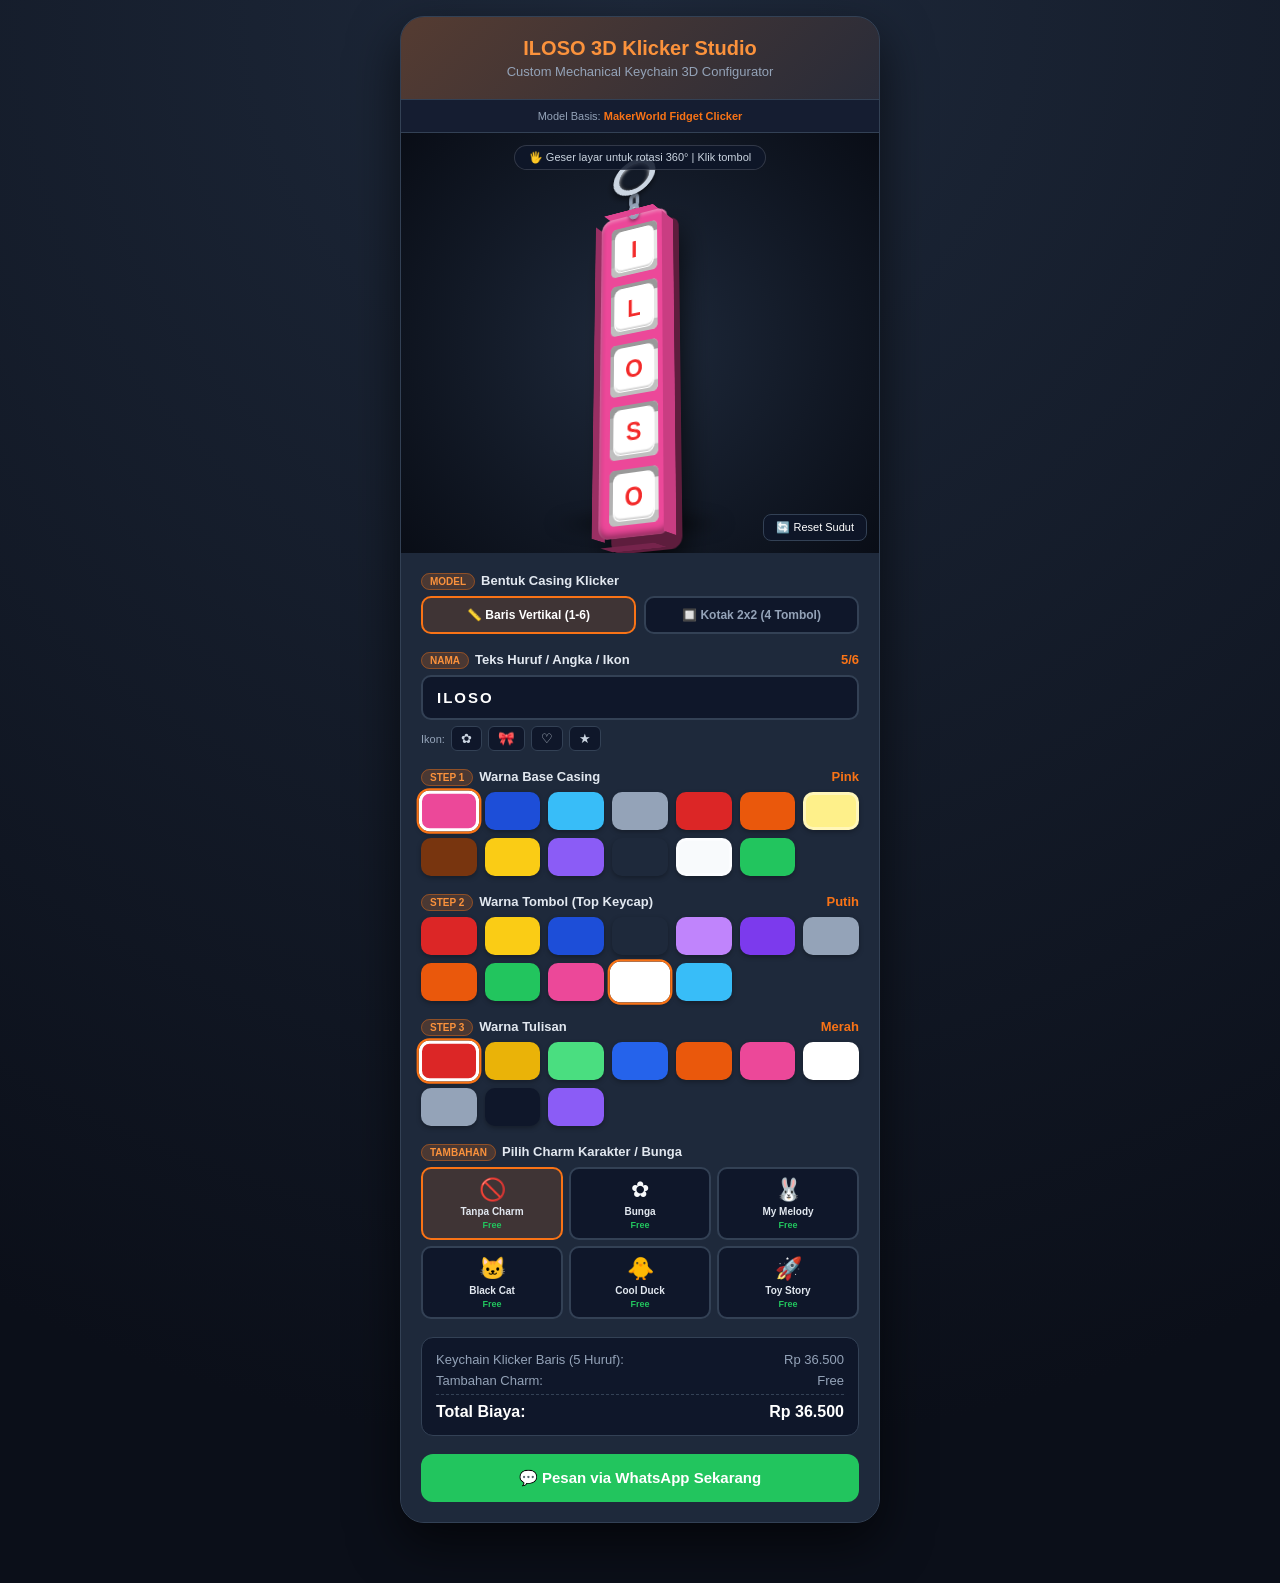
==== index.html @ 06ae10ad "Update index.html" ====
<!DOCTYPE html>
<html lang="id">
<head>
  <meta charset="UTF-8">
  <meta name="viewport" content="width=device-width, initial-scale=1.0">
  <title>Custom Keychain Klicker 3D Studio - ILOSO</title>
  <style>
    :root {
      --primary: #f97316;
      --bg: #0b0f19;
      --card: #1e293b;
      --border: #334155;
      --text: #f8fafc;
      --text-muted: #94a3b8;
    }

    * {
      box-sizing: border-box;
      margin: 0;
      padding: 0;
      font-family: -apple-system, BlinkMacSystemFont, "Segoe UI", Roboto, sans-serif;
    }

    body {
      background: radial-gradient(circle at top, #1e293b 0%, #0b0f19 85%);
      color: var(--text);
      min-height: 100vh;
      padding: 16px 12px 60px;
      display: flex;
      justify-content: center;
    }

    .app-container {
      width: 100%;
      max-width: 480px;
      background: var(--card);
      border-radius: 24px;
      box-shadow: 0 20px 50px rgba(0, 0, 0, 0.6);
      border: 1px solid var(--border);
      overflow: hidden;
    }

    .header {
      padding: 20px;
      text-align: center;
      background: linear-gradient(135deg, rgba(249, 115, 22, 0.25), rgba(234, 88, 12, 0.05));
      border-bottom: 1px solid var(--border);
    }

    .header h1 {
      font-size: 20px;
      font-weight: 800;
      color: #fb923c;
    }

    .header p {
      font-size: 13px;
      color: var(--text-muted);
      margin-top: 4px;
    }

    .makerworld-info {
      padding: 10px 16px;
      background: rgba(15, 23, 42, 0.6);
      border-bottom: 1px solid var(--border);
      font-size: 11px;
      color: var(--text-muted);
      text-align: center;
    }
    .makerworld-info a {
      color: var(--primary);
      text-decoration: none;
      font-weight: 700;
    }

    .viewport-3d {
      position: relative;
      width: 100%;
      height: 420px;
      background: radial-gradient(circle at center, #1e293b 0%, #090d16 100%);
      perspective: 1200px;
      overflow: hidden;
      display: flex;
      align-items: center;
      justify-content: center;
      user-select: none;
      touch-action: none;
    }

    .view-hint {
      position: absolute;
      top: 12px;
      background: rgba(15, 23, 42, 0.85);
      border: 1px solid rgba(255, 255, 255, 0.15);
      border-radius: 20px;
      padding: 5px 14px;
      font-size: 11px;
      color: #cbd5e1;
      pointer-events: none;
      z-index: 30;
    }

    .reset-cam-btn {
      position: absolute;
      bottom: 12px;
      right: 12px;
      background: rgba(15, 23, 42, 0.85);
      border: 1px solid var(--border);
      color: #fff;
      padding: 6px 12px;
      border-radius: 8px;
      font-size: 11px;
      cursor: pointer;
      z-index: 30;
    }

    .studio-shadow {
      position: absolute;
      bottom: 10px;
      width: 190px;
      height: 24px;
      border-radius: 50%;
      background: radial-gradient(ellipse, rgba(0, 0, 0, 0.9) 0%, transparent 70%);
      filter: blur(8px);
      pointer-events: none;
      transform: translateZ(-50px);
    }

    .keychain-root-3d {
      position: relative;
      transform-style: preserve-3d;
      transform: rotateX(20deg) rotateY(-30deg);
      transition: transform 0.05s ease-out;
      cursor: grab;
      display: flex;
      flex-direction: column;
      align-items: center;
    }
    .keychain-root-3d:active { cursor: grabbing; }

    .hardware-assembly {
      position: relative;
      transform-style: preserve-3d;
      display: flex;
      flex-direction: column;
      align-items: center;
      margin-bottom: -10px;
      z-index: 10;
      transform: translateZ(12px);
    }

    .metal-ring {
      width: 50px;
      height: 50px;
      border-radius: 50%;
      border: 7px solid #cbd5e1;
      background: radial-gradient(circle, transparent 35%, rgba(0,0,0,0.1) 100%);
      box-shadow: 0 4px 10px rgba(0,0,0,0.6), inset 0 2px 5px rgba(255,255,255,0.8), inset 0 -3px 5px rgba(0,0,0,0.4);
      transform: rotateX(15deg);
      position: relative;
    }

    .chain-link {
      width: 12px;
      height: 18px;
      border: 4px solid #94a3b8;
      border-radius: 6px;
      background: transparent;
      margin-top: -6px;
      box-shadow: 0 2px 4px rgba(0,0,0,0.5), inset 0 1px 2px rgba(255,255,255,0.7);
      position: relative;
      z-index: 9;
    }

    .attached-charm {
      position: absolute;
      top: 10px;
      right: -60px;
      font-size: 50px;
      line-height: 1;
      transform: translateZ(10px) rotate(15deg);
      filter: drop-shadow(0 10px 15px rgba(0,0,0,0.6));
      animation: charmSwing 3s ease-in-out infinite alternate;
      transform-origin: top left;
      z-index: 15;
    }
    @keyframes charmSwing {
      0% { transform: translateZ(10px) rotate(5deg); }
      100% { transform: translateZ(10px) rotate(25deg); }
    }

    .casing-block {
      position: relative;
      transform-style: preserve-3d;
      margin-top: 5px;
    }

    .case-wall {
      position: absolute;
      box-sizing: border-box;
      pointer-events: none;
      transition: background-color 0.2s;
    }

    .case-front {
      position: relative;
      border-radius: 12px;
      padding: 12px;
      display: flex;
      gap: 10px;
      align-items: center;
      justify-content: center;
      transform: translateZ(12px);
      box-shadow: inset 0 2px 4px rgba(255, 255, 255, 0.4), inset 0 -4px 6px rgba(0, 0, 0, 0.4);
      z-index: 2;
    }
    .case-front.layout-linear { flex-direction: column; }
    .case-front.layout-grid {
      display: grid;
      grid-template-columns: repeat(2, 1fr);
      grid-gap: 10px;
    }

    .case-back {
      inset: 0;
      border-radius: 12px;
      transform: translateZ(-12px) rotateY(180deg);
      filter: brightness(0.4);
      box-shadow: 0 15px 35px rgba(0,0,0,0.8);
    }

    .case-left {
      top: 10px; bottom: 10px; left: 0;
      width: 24px;
      transform-origin: left center;
      transform: rotateY(-90deg);
      filter: brightness(0.65);
    }
    .case-right {
      top: 10px; bottom: 10px; right: 0;
      width: 24px;
      transform-origin: right center;
      transform: rotateY(90deg);
      filter: brightness(0.85);
    }

    .case-top {
      top: 0; left: 10px; right: 10px;
      height: 24px;
      transform-origin: top center;
      transform: rotateX(90deg);
      filter: brightness(0.95);
    }
    .case-bottom {
      bottom: 0; left: 10px; right: 10px;
      height: 24px;
      transform-origin: bottom center;
      transform: rotateX(-90deg);
      filter: brightness(0.5);
    }

    .keycap-assembly {
      width: 54px;
      height: 54px;
      position: relative;
      transform-style: preserve-3d;
      cursor: pointer;
      user-select: none;
      transition: transform 0.08s ease;
      transform: translateZ(8px);
    }
    .keycap-assembly:active { transform: translateZ(2px); }

    .keycap-wall {
      position: absolute;
      pointer-events: none;
      transition: background-color 0.2s;
    }

    .keycap-top {
      inset: 4px;
      border-radius: 8px;
      display: flex;
      align-items: center;
      justify-content: center;
      font-size: 26px;
      font-weight: 900;
      transform: translateZ(12px);
      box-shadow: inset 0 2px 3px rgba(255,255,255,0.6), inset 0 -2px 3px rgba(0,0,0,0.3);
      filter: brightness(1.1);
      border: 1px solid rgba(255,255,255,0.3);
      z-index: 2;
    }

    .keycap-skirt-front { bottom: 0; left: 0; right: 0; height: 12px; transform-origin: bottom; transform: rotateX(-20deg); filter: brightness(0.75); border-radius: 0 0 6px 6px; }
    .keycap-skirt-back { top: 0; left: 0; right: 0; height: 12px; transform-origin: top; transform: rotateX(20deg); filter: brightness(0.6); border-radius: 6px 6px 0 0; }
    .keycap-skirt-left { top: 0; bottom: 0; left: 0; width: 12px; transform-origin: left; transform: rotateY(20deg); filter: brightness(0.7); border-radius: 6px 0 0 6px; }
    .keycap-skirt-right { top: 0; bottom: 0; right: 0; width: 12px; transform-origin: right; transform: rotateY(-20deg); filter: brightness(0.9); border-radius: 0 6px 6px 0; }

    .controls {
      padding: 20px;
      display: flex;
      flex-direction: column;
      gap: 18px;
      background: #1e293b;
    }

    .section-title {
      font-size: 13px;
      font-weight: 700;
      color: #e2e8f0;
      display: flex;
      justify-content: space-between;
      margin-bottom: 8px;
    }

    .badge {
      background: rgba(249, 115, 22, 0.2);
      border: 1px solid rgba(249, 115, 22, 0.4);
      color: #fb923c;
      padding: 2px 8px;
      border-radius: 12px;
      font-size: 10px;
      text-transform: uppercase;
      margin-right: 6px;
    }

    .layout-switcher { display: flex; gap: 8px; }
    .layout-btn {
      flex: 1;
      padding: 10px;
      background: #0f172a;
      border: 2px solid var(--border);
      border-radius: 10px;
      color: var(--text-muted);
      font-size: 12px;
      font-weight: 700;
      cursor: pointer;
      text-align: center;
    }
    .layout-btn.active {
      border-color: var(--primary);
      color: #fff;
      background: rgba(249, 115, 22, 0.15);
    }

    .text-input {
      width: 100%;
      padding: 12px 14px;
      background: #0f172a;
      border: 2px solid var(--border);
      border-radius: 10px;
      color: #fff;
      font-size: 15px;
      font-weight: 700;
      letter-spacing: 2px;
      text-transform: uppercase;
      outline: none;
    }
    .text-input:focus { border-color: var(--primary); }

    .quick-glyphs {
      display: flex;
      gap: 6px;
      margin-top: 6px;
      align-items: center;
    }
    .quick-glyphs span { font-size: 11px; color: var(--text-muted); }
    .glyph-btn {
      background: #0f172a;
      border: 1px solid var(--border);
      color: #cbd5e1;
      padding: 4px 9px;
      border-radius: 6px;
      cursor: pointer;
    }

    .swatches-grid {
      display: grid;
      grid-template-columns: repeat(7, 1fr);
      gap: 8px;
      width: 100%;
    }

    .swatch-item {
      width: 100%;
      height: 38px;
      min-height: 38px;
      border-radius: 10px;
      border: 3px solid transparent;
      outline: 2px solid transparent;
      cursor: pointer;
      box-shadow: 0 2px 5px rgba(0,0,0,0.3);
      transition: transform 0.15s ease;
    }
    .swatch-item.selected {
      border-color: #fff;
      outline-color: var(--primary);
      transform: scale(1.08);
    }
    .swatch-item[data-border="true"] { border-color: rgba(255,255,255,0.4); }

    .charm-grid {
      display: grid;
      grid-template-columns: repeat(3, 1fr);
      gap: 6px;
    }

    .charm-card {
      background: #0f172a;
      border: 2px solid var(--border);
      border-radius: 10px;
      padding: 8px 4px;
      display: flex;
      flex-direction: column;
      align-items: center;
      gap: 3px;
      cursor: pointer;
      text-align: center;
    }
    .charm-card.selected {
      border-color: var(--primary);
      background: rgba(249, 115, 22, 0.15);
    }
    .charm-icon { font-size: 22px; }
    .charm-name { font-size: 10px; font-weight: 700; color: #e2e8f0; }
    .charm-price { font-size: 9px; color: #22c55e; font-weight: 700; }

    .price-card {
      background: #0f172a;
      border: 1px solid var(--border);
      border-radius: 12px;
      padding: 14px;
    }
    .price-row {
      display: flex;
      justify-content: space-between;
      font-size: 13px;
      color: var(--text-muted);
      margin-bottom: 6px;
    }
    .price-total {
      display: flex;
      justify-content: space-between;
      font-size: 16px;
      font-weight: 800;
      color: #fff;
      border-top: 1px dashed var(--border);
      padding-top: 8px;
      margin-top: 6px;
    }

    .btn-wa {
      background: #22c55e;
      color: white;
      border: none;
      border-radius: 12px;
      padding: 15px;
      font-size: 15px;
      font-weight: 800;
      cursor: pointer;
      display: flex;
      align-items: center;
      justify-content: center;
      gap: 8px;
    }
  </style>
</head>
<body>

  <div class="app-container">
    <div class="header">
      <h1>ILOSO 3D Klicker Studio</h1>
      <p>Custom Mechanical Keychain 3D Configurator</p>
    </div>
    <div class="makerworld-info">
      Model Basis: <a href="https://makerworld.com/en/models/2513119-fidget-clicker-15-combos-satisfying-clicks#profileId-2764195" target="_blank">MakerWorld Fidget Clicker</a>
    </div>

    <div class="viewport-3d" id="viewportStage">
      <div class="view-hint">🖐 Geser layar untuk rotasi 360° | Klik tombol</div>
      <button class="reset-cam-btn" onclick="reset3DView()">🔄 Reset Sudut</button>
      <div class="studio-shadow"></div>

      <div class="keychain-root-3d" id="keychainRoot">
        <div class="hardware-assembly">
          <div class="metal-ring"></div>
          <div class="chain-link"></div>
          <div class="chain-link"></div>
          <div class="attached-charm" id="attachedCharm" style="display: none;">✿</div>
        </div>

        <div class="casing-block" id="casingBlock">
          <div class="case-wall case-left" id="wallLeft"></div>
          <div class="case-wall case-right" id="wallRight"></div>
          <div class="case-wall case-top" id="wallTop"></div>
          <div class="case-wall case-bottom" id="wallBottom"></div>
          <div class="case-wall case-back" id="caseBack"></div>
          <div class="case-front layout-linear" id="caseFront"></div>
        </div>
      </div>
    </div>

    <div class="controls">
      <div>
        <div class="section-title"><span><span class="badge">Model</span>Bentuk Casing Klicker</span></div>
        <div class="layout-switcher">
          <div class="layout-btn active" id="btnLinear" onclick="setLayout('linear')">📏 Baris Vertikal (1-6)</div>
          <div class="layout-btn" id="btnGrid" onclick="setLayout('grid')">🔲 Kotak 2x2 (4 Tombol)</div>
        </div>
      </div>

      <div>
        <div class="section-title">
          <span><span class="badge">Nama</span>Teks Huruf / Angka / Ikon</span>
          <span id="charCount" style="color: var(--primary);">5/6</span>
        </div>
        <input type="text" id="nameInput" class="text-input" value="ILOSO" maxlength="6" autocomplete="off">
        <div class="quick-glyphs">
          <span>Ikon:</span>
          <button class="glyph-btn" onclick="addGlyph('✿')">✿</button>
          <button class="glyph-btn" onclick="addGlyph('🎀')">🎀</button>
          <button class="glyph-btn" onclick="addGlyph('♡')">♡</button>
          <button class="glyph-btn" onclick="addGlyph('★')">★</button>
        </div>
      </div>

      <div>
        <div class="section-title"><span><span class="badge">Step 1</span>Warna Base Casing</span><span id="labelBase" style="color: var(--primary);">Pink</span></div>
        <div class="swatches-grid" id="baseSwatches"></div>
      </div>

      <div>
        <div class="section-title"><span><span class="badge">Step 2</span>Warna Tombol (Top Keycap)</span><span id="labelTop" style="color: var(--primary);">Putih</span></div>
        <div class="swatches-grid" id="topSwatches"></div>
      </div>

      <div>
        <div class="section-title"><span><span class="badge">Step 3</span>Warna Tulisan</span><span id="labelFont" style="color: var(--primary);">Merah</span></div>
        <div class="swatches-grid" id="fontSwatches"></div>
      </div>

      <div>
        <div class="section-title"><span><span class="badge">Tambahan</span>Pilih Charm Karakter / Bunga</span></div>
        <div class="charm-grid">
          <div class="charm-card selected" onclick="selectCharm(null, 'Tanpa Charm', 0, this)">
            <span class="charm-icon">🚫</span>
            <span class="charm-name">Tanpa Charm</span>
            <span class="charm-price">Free</span>
          </div>
          <div class="charm-card" onclick="selectCharm('✿', 'Bunga', 0, this)">
            <span class="charm-icon">✿</span>
            <span class="charm-name">Bunga</span>
            <span class="charm-price">Free</span>
          </div>
          <div class="charm-card" onclick="selectCharm('🐰', 'My Melody', 0, this)">
            <span class="charm-icon">🐰</span>
            <span class="charm-name">My Melody</span>
            <span class="charm-price">Free</span>
          </div>
          <div class="charm-card" onclick="selectCharm('🐱', 'Black Cat', 0, this)">
            <span class="charm-icon">🐱</span>
            <span class="charm-name">Black Cat</span>
            <span class="charm-price">Free</span>
          </div>
          <div class="charm-card" onclick="selectCharm('🐥', 'Cool Duck', 0, this)">
            <span class="charm-icon">🐥</span>
            <span class="charm-name">Cool Duck</span>
            <span class="charm-price">Free</span>
          </div>
          <div class="charm-card" onclick="selectCharm('🚀', 'Toy Story', 0, this)">
            <span class="charm-icon">🚀</span>
            <span class="charm-name">Toy Story</span>
            <span class="charm-price">Free</span>
          </div>
        </div>
      </div>

      <div class="price-card">
        <div class="price-row">
          <span id="priceDesc">Keychain Klicker:</span>
          <span id="priceBaseVal">Rp 28.500</span>
        </div>
        <div class="price-row">
          <span>Tambahan Charm:</span>
          <span id="priceCharmVal">Free</span>
        </div>
        <div class="price-total">
          <span>Total Biaya:</span>
          <span id="priceTotalVal">Rp 28.500</span>
        </div>
      </div>

      <button class="btn-wa" onclick="orderWA()">
        💬 Pesan via WhatsApp Sekarang
      </button>
    </div>
  </div>

  <script>
    const BASE_COLORS = [
      { name: "Pink", hex: "#ec4899" },
      { name: "Biru Tua", hex: "#1d4ed8" },
      { name: "Biru Muda", hex: "#38bdf8" },
      { name: "Abu", hex: "#94a3b8" },
      { name: "Merah", hex: "#dc2626" },
      { name: "Orange", hex: "#ea580c" },
      { name: "Cream", hex: "#fef08a", border: true },
      { name: "Coklat", hex: "#78350f" },
      { name: "Kuning", hex: "#facc15" },
      { name: "Ungu", hex: "#8b5cf6" },
      { name: "Hitam", hex: "#1e293b" },
      { name: "Putih", hex: "#f8fafc", border: true },
      { name: "Hijau", hex: "#22c55e" }
    ];

    const TOP_COLORS = [
      { name: "Merah", hex: "#dc2626" },
      { name: "Kuning", hex: "#facc15" },
      { name: "Biru Tua", hex: "#1d4ed8" },
      { name: "Hitam", hex: "#1e293b" },
      { name: "Ungu Muda", hex: "#c084fc" },
      { name: "Ungu", hex: "#7c3aed" },
      { name: "Abu", hex: "#94a3b8" },
      { name: "Orange", hex: "#ea580c" },
      { name: "Hijau", hex: "#22c55e" },
      { name: "Pink", hex: "#ec4899" },
      { name: "Putih", hex: "#ffffff", border: true },
      { name: "Biru Muda", hex: "#38bdf8" }
    ];

    const FONT_COLORS = [
      { name: "Merah", hex: "#dc2626" },
      { name: "Kuning", hex: "#eab308" },
      { name: "Hijau Muda", hex: "#4ade80" },
      { name: "Biru", hex: "#2563eb" },
      { name: "Orange", hex: "#ea580c" },
      { name: "Pink", hex: "#ec4899" },
      { name: "Putih", hex: "#ffffff", border: true },
      { name: "Abu", hex: "#94a3b8" },
      { name: "Hitam", hex: "#0f172a" },
      { name: "Ungu", hex: "#8b5cf6" }
    ];

    const WHATSAPP_NUMBER = "6285748977307"; 
    
    const PRICE_PER_KEYS = { 1: 21500, 2: 24500, 3: 28500, 4: 32500, 5: 36500, 6: 40500 };
    const PRICE_GRID_4 = 40000;

    let currentLayout = "linear";
    let curBase = BASE_COLORS[0];
    let curTop = TOP_COLORS[10];
    let curFont = FONT_COLORS[0];
    let curCharm = { icon: null, name: "Tanpa Charm", price: 0 };

    const keychainRoot = document.getElementById("keychainRoot");
    const viewportStage = document.getElementById("viewportStage");

    let rotX = 15, rotY = -24;
    let isDragging = false, startX, startY;

    function handleStart(e) {
      isDragging = true;
      const clientX = e.touches ? e.touches[0].clientX : e.clientX;
      const clientY = e.touches ? e.touches[0].clientY : e.clientY;
      startX = clientX; startY = clientY;
    }

    function handleMove(e) {
      if (!isDragging) return;
      const clientX = e.touches ? e.touches[0].clientX : e.clientX;
      const clientY = e.touches ? e.touches[0].clientY : e.clientY;
      const dx = clientX - startX; const dy = clientY - startY;
      rotY += dx * 0.55; rotX -= dy * 0.45;
      rotX = Math.max(-75, Math.min(75, rotX));
      keychainRoot.style.transform = `rotateX(${rotX}deg) rotateY(${rotY}deg)`;
      startX = clientX; startY = clientY;
    }

    function handleEnd() { isDragging = false; }
    function reset3DView() {
      rotX = 15; rotY = -24;
      keychainRoot.style.transform = `rotateX(${rotX}deg) rotateY(${rotY}deg)`;
    }

    viewportStage.addEventListener("mousedown", handleStart);
    window.addEventListener("mousemove", handleMove);
    window.addEventListener("mouseup", handleEnd);
    viewportStage.addEventListener("touchstart", handleStart, { passive: true });
    viewportStage.addEventListener("touchmove", handleMove, { passive: true });
    viewportStage.addEventListener("touchend", handleEnd);

    function playClickSound() {
      try {
        const audioCtx = new (window.AudioContext || window.webkitAudioContext)();
        const osc = audioCtx.createOscillator();
        const gain = audioCtx.createGain();
        osc.type = 'triangle';
        osc.frequency.setValueAtTime(920, audioCtx.currentTime);
        osc.frequency.exponentialRampToValueAtTime(140, audioCtx.currentTime + 0.04);
        gain.gain.setValueAtTime(0.4, audioCtx.currentTime);
        gain.gain.exponentialRampToValueAtTime(0.01, audioCtx.currentTime + 0.04);
        osc.connect(gain);
        gain.connect(audioCtx.destination);
        osc.start();
        osc.stop(audioCtx.currentTime + 0.04);
      } catch (e) {}
    }

    function update3D() {
      const nameInput = document.getElementById("nameInput");
      let rawText = nameInput.value;
      const maxL = currentLayout === "grid" ? 4 : 6;
      if (!rawText || rawText.length === 0) {
        rawText = currentLayout === "grid" ? "LOVE" : "ILOSO";
      }

      let chars = Array.from(rawText);
      if (currentLayout === "grid") {
        while (chars.length < 4) chars.push("★");
      }

      let caseW, caseH;
      if (currentLayout === "grid") {
        caseW = 142; caseH = 142;
      } else {
        const count = chars.length;
        caseW = 78; caseH = (count * 64) + 24;
      }

      const casingBlock = document.getElementById("casingBlock");
      casingBlock.style.width = caseW + "px";
      casingBlock.style.height = caseH + "px";

      const caseFront = document.getElementById("caseFront");
      const caseBack = document.getElementById("caseBack");
      const wallTop = document.getElementById("wallTop");
      const wallBottom = document.getElementById("wallBottom");
      const wallLeft = document.getElementById("wallLeft");
      const wallRight = document.getElementById("wallRight");

      [caseFront, caseBack, wallTop, wallBottom, wallLeft, wallRight].forEach(el => {
        el.style.backgroundColor = curBase.hex;
      });

      caseFront.innerHTML = "";

      chars.forEach((char) => {
        const keycapWrapper = document.createElement("div");
        keycapWrapper.className = "keycap-assembly";

        const topFace = document.createElement("div");
        topFace.className = "keycap-wall keycap-top";
        topFace.style.backgroundColor = curTop.hex;
        topFace.style.color = curFont.hex;
        topFace.textContent = (char === " " ? " " : char.toUpperCase());

        const skirtF = document.createElement("div"); skirtF.className = "keycap-wall keycap-skirt-front"; skirtF.style.backgroundColor = curTop.hex;
        const skirtB = document.createElement("div"); skirtB.className = "keycap-wall keycap-skirt-back"; skirtB.style.backgroundColor = curTop.hex;
        const skirtL = document.createElement("div"); skirtL.className = "keycap-wall keycap-skirt-left"; skirtL.style.backgroundColor = curTop.hex;
        const skirtR = document.createElement("div"); skirtR.className = "keycap-wall keycap-skirt-right"; skirtR.style.backgroundColor = curTop.hex;

        keycapWrapper.appendChild(skirtF);
        keycapWrapper.appendChild(skirtB);
        keycapWrapper.appendChild(skirtL);
        keycapWrapper.appendChild(skirtR);
        keycapWrapper.appendChild(topFace);

        keycapWrapper.addEventListener("click", () => {
          playClickSound();
          topFace.style.transform = "translateZ(5px)";
          setTimeout(() => { topFace.style.transform = "translateZ(12px)"; }, 100);
        });

        caseFront.appendChild(keycapWrapper);
      });

      updateLabelsAndPrice(chars.length);
    }

    function updateLabelsAndPrice(len) {
      const nameInput = document.getElementById("nameInput");
      const maxL = currentLayout === "grid" ? 4 : 6;

      document.getElementById("labelBase").textContent = curBase.name;
      document.getElementById("labelTop").textContent = curTop.name;
      document.getElementById("labelFont").textContent = curFont.name;
      document.getElementById("charCount").textContent = `${nameInput.value.length}/${maxL}`;

      let basePrice = 0;
      let desc = "";
      if (currentLayout === "grid") {
        basePrice = PRICE_GRID_4;
        desc = "Keychain Klicker Kotak 2x2 (4 Tombol):";
      } else {
        const l = Math.min(Math.max(len, 1), 6);
        basePrice = PRICE_PER_KEYS[l] || 28500;
        desc = `Keychain Klicker Baris (${l} Huruf):`;
      }

      document.getElementById("priceDesc").textContent = desc;
      document.getElementById("priceBaseVal").textContent = "Rp " + basePrice.toLocaleString("id-ID");
      document.getElementById("priceCharmVal").textContent = "Free";
      document.getElementById("priceTotalVal").textContent = "Rp " + basePrice.toLocaleString("id-ID");
    }

    function setLayout(mode) {
      currentLayout = mode;
      const nameInput = document.getElementById("nameInput");
      const caseFront = document.getElementById("caseFront");

      if (mode === "grid") {
        document.getElementById("btnGrid").classList.add("active");
        document.getElementById("btnLinear").classList.remove("active");
        caseFront.className = "case-front layout-grid";
        nameInput.maxLength = 4;
        if (nameInput.value.length > 4) nameInput.value = nameInput.value.slice(0, 4);
      } else {
        document.getElementById("btnLinear").classList.add("active");
        document.getElementById("btnGrid").classList.remove("active");
        caseFront.className = "case-front layout-linear";
        nameInput.maxLength = 6;
      }
      update3D();
    }

    function addGlyph(g) {
      const nameInput = document.getElementById("nameInput");
      if (nameInput.value.length < nameInput.maxLength) {
        nameInput.value += g;
        update3D();
      }
    }

    function selectCharm(icon, name, price, el) {
      document.querySelectorAll(".charm-card").forEach(c => c.classList.remove("selected"));
      el.classList.add("selected");
      curCharm = { icon, name, price };
      const charmEl = document.getElementById("attachedCharm");
      if (icon) {
        charmEl.textContent = icon;
        charmEl.style.display = "block";
      } else {
        charmEl.style.display = "none";
      }
      updateLabelsAndPrice(document.getElementById("nameInput").value.length || 5);
    }

    function renderPalettes(containerId, list, activeItem, onSelect) {
      const el = document.getElementById(containerId);
      el.innerHTML = "";
      list.forEach(item => {
        const d = document.createElement("div");
        d.className = "swatch-item" + (item.hex === activeItem.hex ? " selected" : "");
        d.style.backgroundColor = item.hex;
        d.title = item.name;
        if (item.border) d.setAttribute("data-border", "true");

        d.onclick = () => {
          el.querySelectorAll(".swatch-item").forEach(s => s.classList.remove("selected"));
          d.classList.add("selected");
          onSelect(item);
        };
        el.appendChild(d);
      });
    }

    renderPalettes("baseSwatches", BASE_COLORS, curBase, item => { curBase = item; update3D(); });
    renderPalettes("topSwatches", TOP_COLORS, curTop, item => { curTop = item; update3D(); });
    renderPalettes("fontSwatches", FONT_COLORS, curFont, item => { curFont = item; update3D(); });

    document.getElementById("nameInput").addEventListener("input", update3D);

    function orderWA() {
      const text = document.getElementById("nameInput").value.trim() || "ILOSO";
      const layoutStr = currentLayout === "grid" ? "Kotak 2x2 (Grid 4 Tombol)" : "Baris Vertikal";
      const totalStr = document.getElementById("priceTotalVal").textContent;

      const msg = 
        `Halo kak, saya ingin pesan *Keychain Klicker 3D Custom*:%0A%0A` +
        `📐 *Model Casing:* ${layoutStr}%0A` +
        `📝 *Teks / Simbol:* *${text.toUpperCase()}*%0A` +
        `🎨 *Warna Base:* ${curBase.name}%0A` +
        `🔘 *Warna Tombol (Top):* ${curTop.name}%0A` +
        `✍️ *Warna Tulisan:* ${curFont.name}%0A` +
        `✨ *Charm / Bunga Tambahan:* ${curCharm.name} (Free)%0A%0A` +
        `💰 *Total Biaya: ${totalStr}*%0A%0A` +
        `Mohon konfirmasi ketersediaan stok & metode pembayaran ya kak. Terima kasih!`;

      window.open(`https://wa.me/${WHATSAPP_NUMBER}?text=${msg}`, "_blank");
    }

    update3D();
  </script>
</body>
</html>
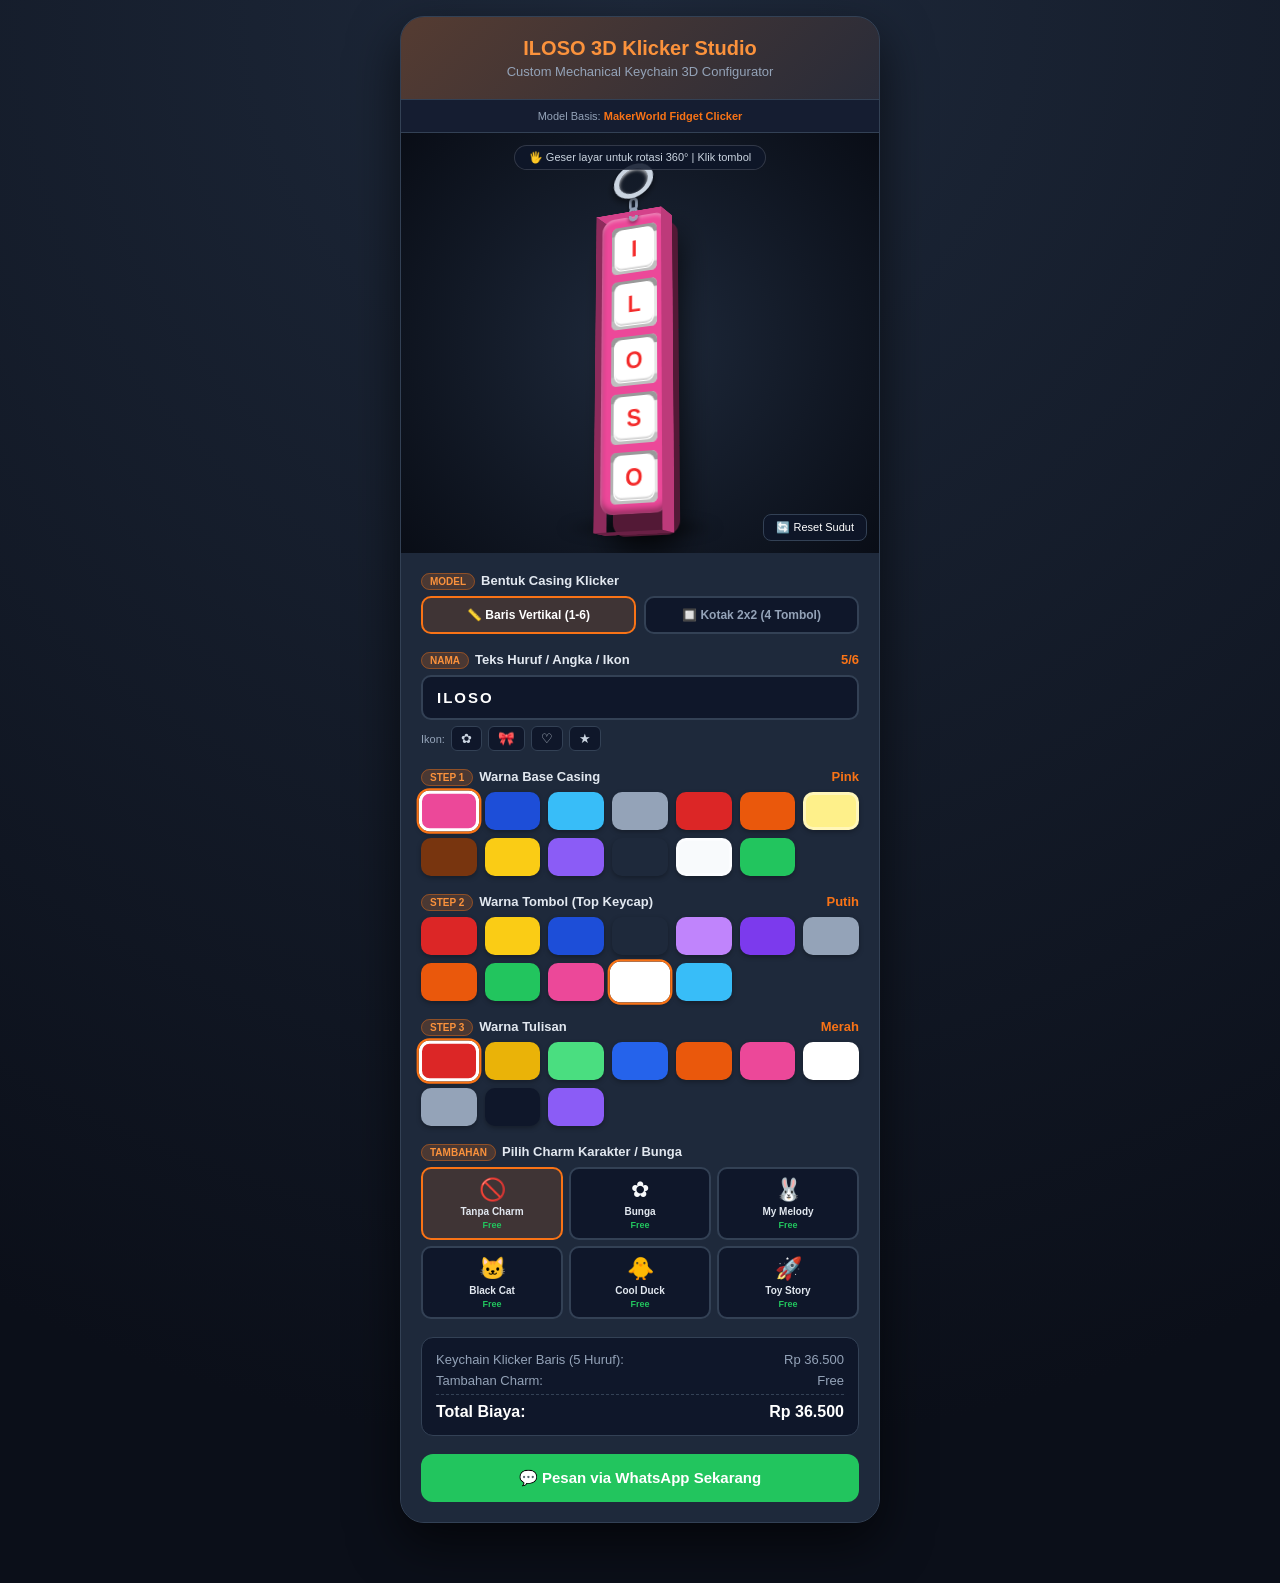
==== commit e666c2d6: "Update index.html" ====
--- a/index.html
+++ b/index.html
@@ -73,6 +73,7 @@
       font-weight: 700;
     }
 
+    /* Viewport 3D Proporsional */
     .viewport-3d {
       position: relative;
       width: 100%;
@@ -116,20 +117,20 @@
 
     .studio-shadow {
       position: absolute;
-      bottom: 10px;
-      width: 190px;
-      height: 24px;
+      bottom: 15px;
+      width: 160px;
+      height: 20px;
       border-radius: 50%;
-      background: radial-gradient(ellipse, rgba(0, 0, 0, 0.9) 0%, transparent 70%);
-      filter: blur(8px);
+      background: radial-gradient(ellipse, rgba(0, 0, 0, 0.85) 0%, transparent 70%);
+      filter: blur(6px);
       pointer-events: none;
-      transform: translateZ(-50px);
-    }
-
+    }
+
+    /* Root 3D */
     .keychain-root-3d {
       position: relative;
       transform-style: preserve-3d;
-      transform: rotateX(20deg) rotateY(-30deg);
+      transform: rotateX(15deg) rotateY(-25deg);
       transition: transform 0.05s ease-out;
       cursor: grab;
       display: flex;
@@ -144,42 +145,42 @@
       display: flex;
       flex-direction: column;
       align-items: center;
-      margin-bottom: -10px;
+      margin-bottom: -6px;
       z-index: 10;
-      transform: translateZ(12px);
+      transform: translateZ(16px);
     }
 
     .metal-ring {
-      width: 50px;
-      height: 50px;
+      width: 44px;
+      height: 44px;
       border-radius: 50%;
-      border: 7px solid #cbd5e1;
+      border: 6px solid #cbd5e1;
       background: radial-gradient(circle, transparent 35%, rgba(0,0,0,0.1) 100%);
-      box-shadow: 0 4px 10px rgba(0,0,0,0.6), inset 0 2px 5px rgba(255,255,255,0.8), inset 0 -3px 5px rgba(0,0,0,0.4);
+      box-shadow: 0 4px 10px rgba(0,0,0,0.6), inset 0 2px 4px rgba(255,255,255,0.8);
       transform: rotateX(15deg);
       position: relative;
     }
 
     .chain-link {
-      width: 12px;
-      height: 18px;
-      border: 4px solid #94a3b8;
-      border-radius: 6px;
+      width: 10px;
+      height: 15px;
+      border: 3px solid #94a3b8;
+      border-radius: 5px;
       background: transparent;
-      margin-top: -6px;
-      box-shadow: 0 2px 4px rgba(0,0,0,0.5), inset 0 1px 2px rgba(255,255,255,0.7);
+      margin-top: -4px;
+      box-shadow: 0 2px 4px rgba(0,0,0,0.5);
       position: relative;
       z-index: 9;
     }
 
     .attached-charm {
       position: absolute;
-      top: 10px;
-      right: -60px;
-      font-size: 50px;
+      top: 8px;
+      right: -50px;
+      font-size: 42px;
       line-height: 1;
       transform: translateZ(10px) rotate(15deg);
-      filter: drop-shadow(0 10px 15px rgba(0,0,0,0.6));
+      filter: drop-shadow(0 8px 12px rgba(0,0,0,0.6));
       animation: charmSwing 3s ease-in-out infinite alternate;
       transform-origin: top left;
       z-index: 15;
@@ -189,10 +190,10 @@
       100% { transform: translateZ(10px) rotate(25deg); }
     }
 
+    /* BODI BALOK 3D SOLID RAPI */
     .casing-block {
       position: relative;
       transform-style: preserve-3d;
-      margin-top: 5px;
     }
 
     .case-wall {
@@ -204,13 +205,13 @@
 
     .case-front {
       position: relative;
-      border-radius: 12px;
-      padding: 12px;
-      display: flex;
-      gap: 10px;
+      border-radius: 14px;
+      padding: 10px;
+      display: flex;
+      gap: 8px;
       align-items: center;
       justify-content: center;
-      transform: translateZ(12px);
+      transform: translateZ(14px);
       box-shadow: inset 0 2px 4px rgba(255, 255, 255, 0.4), inset 0 -4px 6px rgba(0, 0, 0, 0.4);
       z-index: 2;
     }
@@ -218,58 +219,59 @@
     .case-front.layout-grid {
       display: grid;
       grid-template-columns: repeat(2, 1fr);
-      grid-gap: 10px;
+      grid-gap: 8px;
     }
 
     .case-back {
       inset: 0;
-      border-radius: 12px;
-      transform: translateZ(-12px) rotateY(180deg);
-      filter: brightness(0.4);
+      border-radius: 14px;
+      transform: translateZ(-14px) rotateY(180deg);
+      filter: brightness(0.35);
       box-shadow: 0 15px 35px rgba(0,0,0,0.8);
     }
 
     .case-left {
-      top: 10px; bottom: 10px; left: 0;
-      width: 24px;
+      top: 0; bottom: 0; left: 0;
+      width: 28px;
       transform-origin: left center;
       transform: rotateY(-90deg);
-      filter: brightness(0.65);
+      filter: brightness(0.6);
     }
     .case-right {
-      top: 10px; bottom: 10px; right: 0;
-      width: 24px;
+      top: 0; bottom: 0; right: 0;
+      width: 28px;
       transform-origin: right center;
       transform: rotateY(90deg);
-      filter: brightness(0.85);
+      filter: brightness(0.8);
     }
 
     .case-top {
-      top: 0; left: 10px; right: 10px;
-      height: 24px;
+      top: 0; left: 0; right: 0;
+      height: 28px;
       transform-origin: top center;
       transform: rotateX(90deg);
-      filter: brightness(0.95);
+      filter: brightness(0.9);
     }
     .case-bottom {
-      bottom: 0; left: 10px; right: 10px;
-      height: 24px;
+      bottom: 0; left: 0; right: 0;
+      height: 28px;
       transform-origin: bottom center;
       transform: rotateX(-90deg);
-      filter: brightness(0.5);
-    }
-
+      filter: brightness(0.45);
+    }
+
+    /* TOMBOL KEYCAP 3D TIMBUL */
     .keycap-assembly {
-      width: 54px;
-      height: 54px;
+      width: 50px;
+      height: 50px;
       position: relative;
       transform-style: preserve-3d;
       cursor: pointer;
       user-select: none;
       transition: transform 0.08s ease;
-      transform: translateZ(8px);
-    }
-    .keycap-assembly:active { transform: translateZ(2px); }
+      transform: translateZ(6px);
+    }
+    .keycap-assembly:active { transform: translateZ(1px); }
 
     .keycap-wall {
       position: absolute;
@@ -278,24 +280,24 @@
     }
 
     .keycap-top {
-      inset: 4px;
+      inset: 3px;
       border-radius: 8px;
       display: flex;
       align-items: center;
       justify-content: center;
-      font-size: 26px;
+      font-size: 24px;
       font-weight: 900;
-      transform: translateZ(12px);
+      transform: translateZ(10px);
       box-shadow: inset 0 2px 3px rgba(255,255,255,0.6), inset 0 -2px 3px rgba(0,0,0,0.3);
       filter: brightness(1.1);
       border: 1px solid rgba(255,255,255,0.3);
       z-index: 2;
     }
 
-    .keycap-skirt-front { bottom: 0; left: 0; right: 0; height: 12px; transform-origin: bottom; transform: rotateX(-20deg); filter: brightness(0.75); border-radius: 0 0 6px 6px; }
-    .keycap-skirt-back { top: 0; left: 0; right: 0; height: 12px; transform-origin: top; transform: rotateX(20deg); filter: brightness(0.6); border-radius: 6px 6px 0 0; }
-    .keycap-skirt-left { top: 0; bottom: 0; left: 0; width: 12px; transform-origin: left; transform: rotateY(20deg); filter: brightness(0.7); border-radius: 6px 0 0 6px; }
-    .keycap-skirt-right { top: 0; bottom: 0; right: 0; width: 12px; transform-origin: right; transform: rotateY(-20deg); filter: brightness(0.9); border-radius: 0 6px 6px 0; }
+    .keycap-skirt-front { bottom: 0; left: 0; right: 0; height: 10px; transform-origin: bottom; transform: rotateX(-20deg); filter: brightness(0.75); border-radius: 0 0 6px 6px; }
+    .keycap-skirt-back { top: 0; left: 0; right: 0; height: 10px; transform-origin: top; transform: rotateX(20deg); filter: brightness(0.6); border-radius: 6px 6px 0 0; }
+    .keycap-skirt-left { top: 0; bottom: 0; left: 0; width: 10px; transform-origin: left; transform: rotateY(20deg); filter: brightness(0.7); border-radius: 6px 0 0 6px; }
+    .keycap-skirt-right { top: 0; bottom: 0; right: 0; width: 10px; transform-origin: right; transform: rotateY(-20deg); filter: brightness(0.9); border-radius: 0 6px 6px 0; }
 
     .controls {
       padding: 20px;
@@ -656,7 +658,7 @@
     const keychainRoot = document.getElementById("keychainRoot");
     const viewportStage = document.getElementById("viewportStage");
 
-    let rotX = 15, rotY = -24;
+    let rotX = 15, rotY = -25;
     let isDragging = false, startX, startY;
 
     function handleStart(e) {
@@ -679,7 +681,7 @@
 
     function handleEnd() { isDragging = false; }
     function reset3DView() {
-      rotX = 15; rotY = -24;
+      rotX = 15; rotY = -25;
       keychainRoot.style.transform = `rotateX(${rotX}deg) rotateY(${rotY}deg)`;
     }
 
@@ -722,10 +724,10 @@
 
       let caseW, caseH;
       if (currentLayout === "grid") {
-        caseW = 142; caseH = 142;
+        caseW = 130; caseH = 130;
       } else {
         const count = chars.length;
-        caseW = 78; caseH = (count * 64) + 24;
+        caseW = 72; caseH = (count * 60) + 20;
       }
 
       const casingBlock = document.getElementById("casingBlock");
@@ -768,8 +770,8 @@
 
         keycapWrapper.addEventListener("click", () => {
           playClickSound();
-          topFace.style.transform = "translateZ(5px)";
-          setTimeout(() => { topFace.style.transform = "translateZ(12px)"; }, 100);
+          topFace.style.transform = "translateZ(3px)";
+          setTimeout(() => { topFace.style.transform = "translateZ(10px)"; }, 100);
         });
 
         caseFront.appendChild(keycapWrapper);
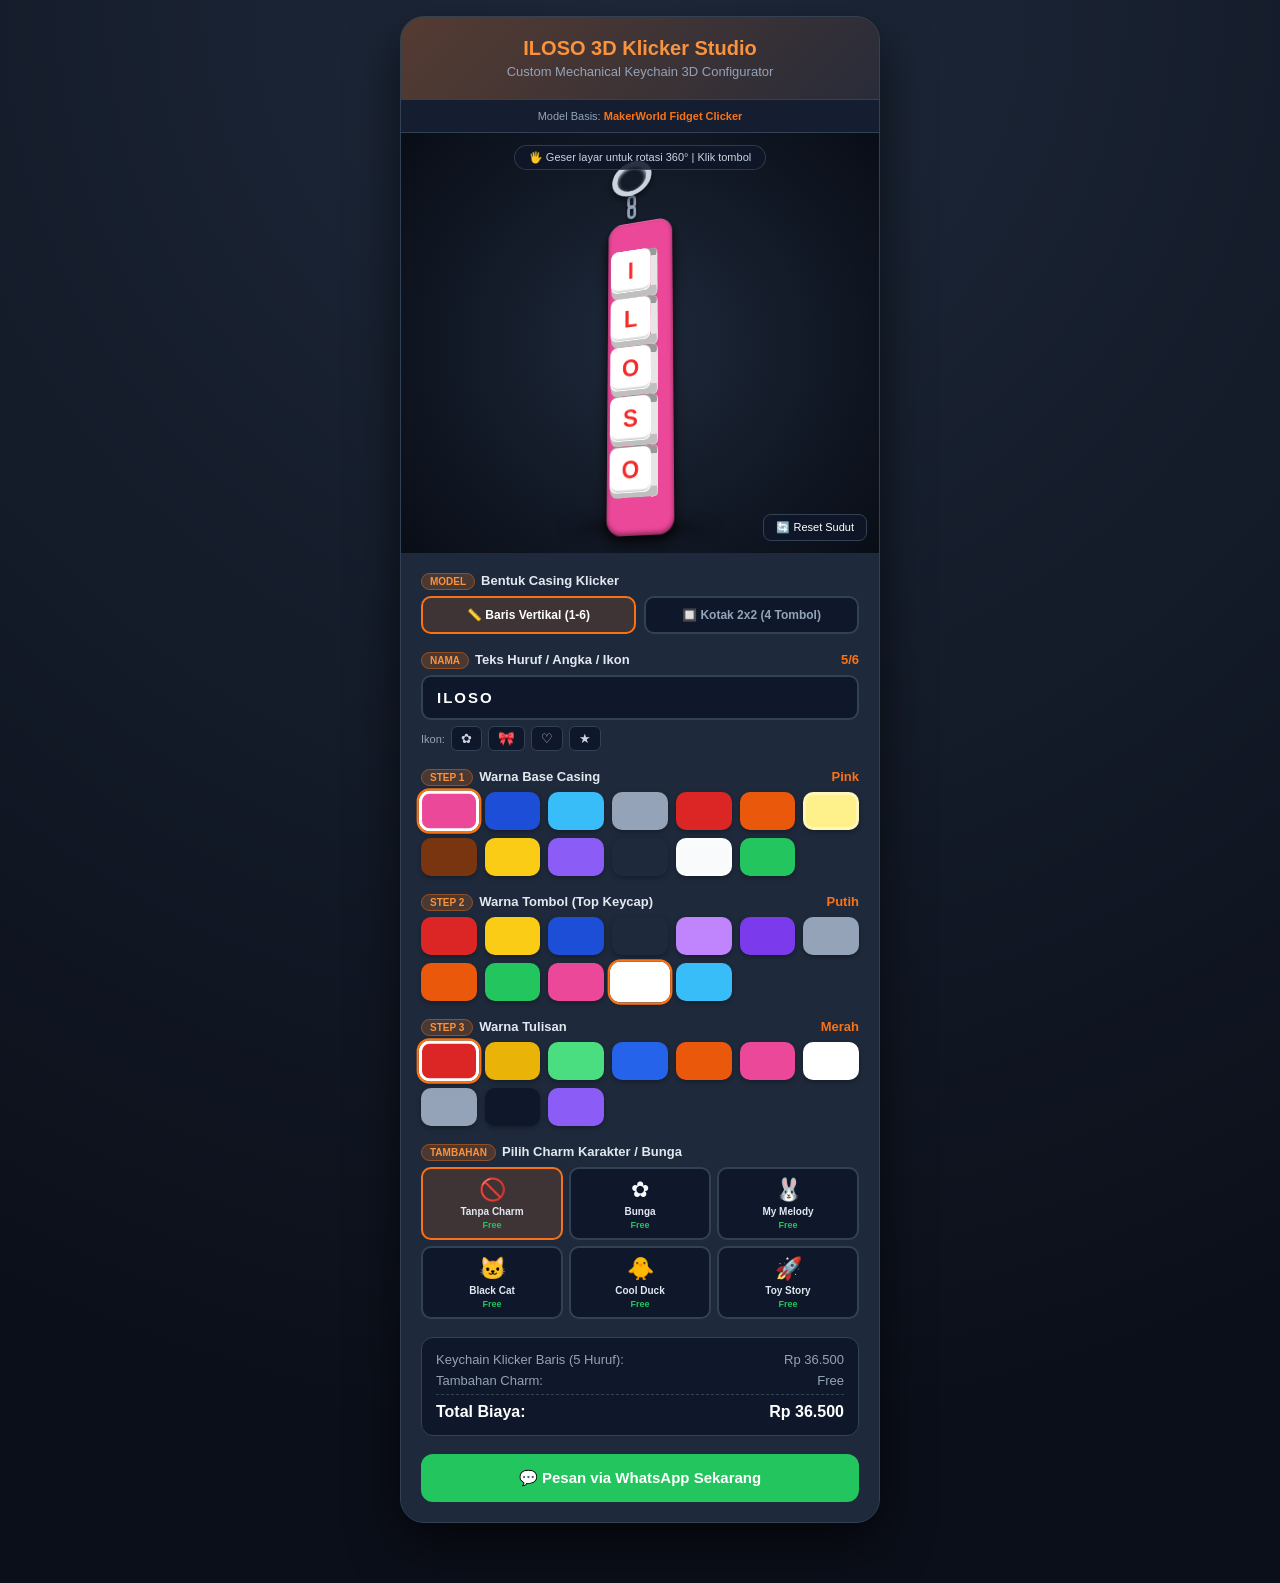
==== commit a354fd24: "Update index.html" ====
--- a/index.html
+++ b/index.html
@@ -3,7 +3,7 @@
 <head>
   <meta charset="UTF-8">
   <meta name="viewport" content="width=device-width, initial-scale=1.0">
-  <title>Custom Keychain Klicker 3D Studio - ILOSO</title>
+  <title>ILOSO 3D Klicker Studio</title>
   <style>
     :root {
       --primary: #f97316;
@@ -73,7 +73,7 @@
       font-weight: 700;
     }
 
-    /* Viewport 3D Proporsional */
+    /* Viewport 3D Stage */
     .viewport-3d {
       position: relative;
       width: 100%;
@@ -126,7 +126,7 @@
       pointer-events: none;
     }
 
-    /* Root 3D */
+    /* Root 3D Keychain */
     .keychain-root-3d {
       position: relative;
       transform-style: preserve-3d;
@@ -145,9 +145,9 @@
       display: flex;
       flex-direction: column;
       align-items: center;
-      margin-bottom: -6px;
+      margin-bottom: -4px;
       z-index: 10;
-      transform: translateZ(16px);
+      transform: translateZ(20px);
     }
 
     .metal-ring {
@@ -190,77 +190,34 @@
       100% { transform: translateZ(10px) rotate(25deg); }
     }
 
-    /* BODI BALOK 3D SOLID RAPI */
+    /* BODI BALOK 3D SOLID DENGAN VOLUME NYATA */
     .casing-block {
       position: relative;
       transform-style: preserve-3d;
-    }
-
-    .case-wall {
-      position: absolute;
-      box-sizing: border-box;
-      pointer-events: none;
-      transition: background-color 0.2s;
-    }
-
-    .case-front {
-      position: relative;
-      border-radius: 14px;
-      padding: 10px;
-      display: flex;
-      gap: 8px;
+      border-radius: 16px;
+      /* Efek Volume Ketebalan Berlapis (Multi-layer Box Shadow 3D) */
+      box-shadow: 
+        0 1px 0 rgba(255,255,255,0.2) inset,
+        0 -2px 5px rgba(0,0,0,0.5) inset,
+        0 2px 4px rgba(0,0,0,0.4),
+        0 4px 8px rgba(0,0,0,0.3),
+        0 6px 12px rgba(0,0,0,0.25),
+        0 10px 20px rgba(0,0,0,0.35);
+      display: flex;
       align-items: center;
       justify-content: center;
-      transform: translateZ(14px);
-      box-shadow: inset 0 2px 4px rgba(255, 255, 255, 0.4), inset 0 -4px 6px rgba(0, 0, 0, 0.4);
-      z-index: 2;
-    }
-    .case-front.layout-linear { flex-direction: column; }
-    .case-front.layout-grid {
+      padding: 10px;
+      transition: background-color 0.2s;
+    }
+
+    .casing-block.layout-linear { flex-direction: column; }
+    .casing-block.layout-grid {
       display: grid;
       grid-template-columns: repeat(2, 1fr);
       grid-gap: 8px;
     }
 
-    .case-back {
-      inset: 0;
-      border-radius: 14px;
-      transform: translateZ(-14px) rotateY(180deg);
-      filter: brightness(0.35);
-      box-shadow: 0 15px 35px rgba(0,0,0,0.8);
-    }
-
-    .case-left {
-      top: 0; bottom: 0; left: 0;
-      width: 28px;
-      transform-origin: left center;
-      transform: rotateY(-90deg);
-      filter: brightness(0.6);
-    }
-    .case-right {
-      top: 0; bottom: 0; right: 0;
-      width: 28px;
-      transform-origin: right center;
-      transform: rotateY(90deg);
-      filter: brightness(0.8);
-    }
-
-    .case-top {
-      top: 0; left: 0; right: 0;
-      height: 28px;
-      transform-origin: top center;
-      transform: rotateX(90deg);
-      filter: brightness(0.9);
-    }
-    .case-bottom {
-      bottom: 0; left: 0; right: 0;
-      height: 28px;
-      transform-origin: bottom center;
-      transform: rotateX(-90deg);
-      filter: brightness(0.45);
-    }
-
-    /* TOMBOL KEYCAP 3D TIMBUL */
+    /* TOMBOL KEYCAP 3D TIMBUL (OEM PROFILE) */
     .keycap-assembly {
       width: 50px;
       height: 50px;
@@ -269,14 +226,13 @@
       cursor: pointer;
       user-select: none;
       transition: transform 0.08s ease;
-      transform: translateZ(6px);
-    }
-    .keycap-assembly:active { transform: translateZ(1px); }
+      transform: translateZ(12px);
+    }
+    .keycap-assembly:active { transform: translateZ(4px); }
 
     .keycap-wall {
       position: absolute;
       pointer-events: none;
-      transition: background-color 0.2s;
     }
 
     .keycap-top {
@@ -299,6 +255,7 @@
     .keycap-skirt-left { top: 0; bottom: 0; left: 0; width: 10px; transform-origin: left; transform: rotateY(20deg); filter: brightness(0.7); border-radius: 6px 0 0 6px; }
     .keycap-skirt-right { top: 0; bottom: 0; right: 0; width: 10px; transform-origin: right; transform: rotateY(-20deg); filter: brightness(0.9); border-radius: 0 6px 6px 0; }
 
+    /* Form Controls */
     .controls {
       padding: 20px;
       display: flex;
@@ -492,14 +449,8 @@
           <div class="attached-charm" id="attachedCharm" style="display: none;">✿</div>
         </div>
 
-        <div class="casing-block" id="casingBlock">
-          <div class="case-wall case-left" id="wallLeft"></div>
-          <div class="case-wall case-right" id="wallRight"></div>
-          <div class="case-wall case-top" id="wallTop"></div>
-          <div class="case-wall case-bottom" id="wallBottom"></div>
-          <div class="case-wall case-back" id="caseBack"></div>
-          <div class="case-front layout-linear" id="caseFront"></div>
-        </div>
+        <!-- Bodi Balok 3D Solid dengan Volume Nyata -->
+        <div class="casing-block layout-linear" id="casingBlock"></div>
       </div>
     </div>
 
@@ -692,20 +643,40 @@
     viewportStage.addEventListener("touchmove", handleMove, { passive: true });
     viewportStage.addEventListener("touchend", handleEnd);
 
+    /* Efek Suara Dog Clicker Asli (Sesuai Referensi YouTube YTSFX) */
     function playClickSound() {
       try {
         const audioCtx = new (window.AudioContext || window.webkitAudioContext)();
+        
+        // Komponen Logam / Plastik Tajam (Snap Click)
         const osc = audioCtx.createOscillator();
         const gain = audioCtx.createGain();
-        osc.type = 'triangle';
-        osc.frequency.setValueAtTime(920, audioCtx.currentTime);
-        osc.frequency.exponentialRampToValueAtTime(140, audioCtx.currentTime + 0.04);
-        gain.gain.setValueAtTime(0.4, audioCtx.currentTime);
-        gain.gain.exponentialRampToValueAtTime(0.01, audioCtx.currentTime + 0.04);
+        osc.type = 'square';
+        osc.frequency.setValueAtTime(2400, audioCtx.currentTime);
+        osc.frequency.exponentialRampToValueAtTime(300, audioCtx.currentTime + 0.025);
+        
+        gain.gain.setValueAtTime(0.3, audioCtx.currentTime);
+        gain.gain.exponentialRampToValueAtTime(0.001, audioCtx.currentTime + 0.025);
+        
         osc.connect(gain);
         gain.connect(audioCtx.destination);
         osc.start();
-        osc.stop(audioCtx.currentTime + 0.04);
+        osc.stop(audioCtx.currentTime + 0.025);
+
+        // Komponen Pantulan Bodi (Resonant Click)
+        const osc2 = audioCtx.createOscillator();
+        const gain2 = audioCtx.createGain();
+        osc2.type = 'triangle';
+        osc2.frequency.setValueAtTime(1100, audioCtx.currentTime);
+        osc2.frequency.exponentialRampToValueAtTime(150, audioCtx.currentTime + 0.035);
+        
+        gain2.gain.setValueAtTime(0.25, audioCtx.currentTime);
+        gain2.gain.exponentialRampToValueAtTime(0.001, audioCtx.currentTime + 0.035);
+        
+        osc2.connect(gain2);
+        gain2.connect(audioCtx.destination);
+        osc2.start();
+        osc2.stop(audioCtx.currentTime + 0.035);
       } catch (e) {}
     }
 
@@ -733,19 +704,10 @@
       const casingBlock = document.getElementById("casingBlock");
       casingBlock.style.width = caseW + "px";
       casingBlock.style.height = caseH + "px";
-
-      const caseFront = document.getElementById("caseFront");
-      const caseBack = document.getElementById("caseBack");
-      const wallTop = document.getElementById("wallTop");
-      const wallBottom = document.getElementById("wallBottom");
-      const wallLeft = document.getElementById("wallLeft");
-      const wallRight = document.getElementById("wallRight");
-
-      [caseFront, caseBack, wallTop, wallBottom, wallLeft, wallRight].forEach(el => {
-        el.style.backgroundColor = curBase.hex;
-      });
-
-      caseFront.innerHTML = "";
+      casingBlock.style.backgroundColor = curBase.hex;
+      casingBlock.className = "casing-block " + (currentLayout === "grid" ? "layout-grid" : "layout-linear");
+
+      casingBlock.innerHTML = "";
 
       chars.forEach((char) => {
         const keycapWrapper = document.createElement("div");
@@ -770,11 +732,11 @@
 
         keycapWrapper.addEventListener("click", () => {
           playClickSound();
-          topFace.style.transform = "translateZ(3px)";
-          setTimeout(() => { topFace.style.transform = "translateZ(10px)"; }, 100);
+          topFace.style.transform = "translateZ(4px)";
+          setTimeout(() => { topFace.style.transform = "translateZ(10px)"; }, 90);
         });
 
-        caseFront.appendChild(keycapWrapper);
+        casingBlock.appendChild(keycapWrapper);
       });
 
       updateLabelsAndPrice(chars.length);
@@ -809,18 +771,15 @@
     function setLayout(mode) {
       currentLayout = mode;
       const nameInput = document.getElementById("nameInput");
-      const caseFront = document.getElementById("caseFront");
 
       if (mode === "grid") {
         document.getElementById("btnGrid").classList.add("active");
         document.getElementById("btnLinear").classList.remove("active");
-        caseFront.className = "case-front layout-grid";
         nameInput.maxLength = 4;
         if (nameInput.value.length > 4) nameInput.value = nameInput.value.slice(0, 4);
       } else {
         document.getElementById("btnLinear").classList.add("active");
         document.getElementById("btnGrid").classList.remove("active");
-        caseFront.className = "case-front layout-linear";
         nameInput.maxLength = 6;
       }
       update3D();
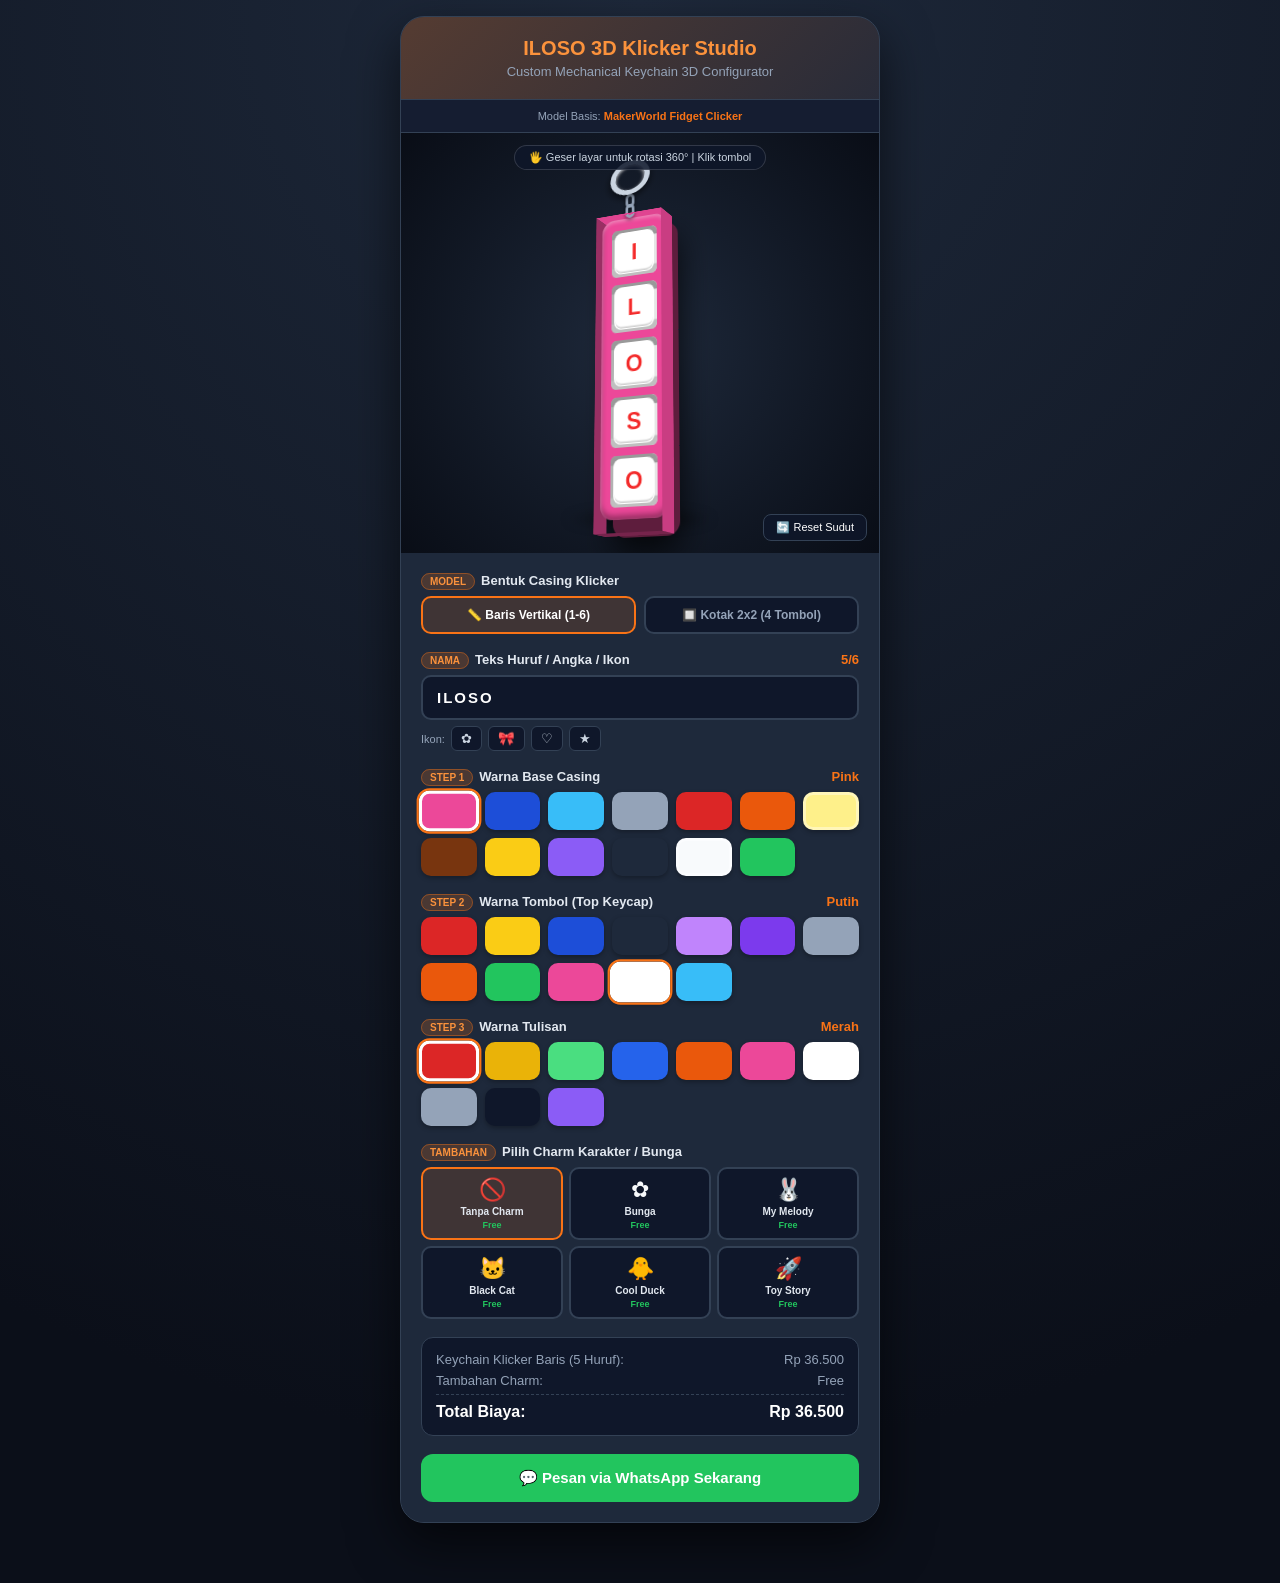
==== commit d1d611a7: "Update index.html" ====
--- a/index.html
+++ b/index.html
@@ -124,6 +124,7 @@
       background: radial-gradient(ellipse, rgba(0, 0, 0, 0.85) 0%, transparent 70%);
       filter: blur(6px);
       pointer-events: none;
+      transform: translateZ(-60px);
     }
 
     /* Root 3D Keychain */
@@ -147,7 +148,7 @@
       align-items: center;
       margin-bottom: -4px;
       z-index: 10;
-      transform: translateZ(20px);
+      transform: translateZ(24px);
     }
 
     .metal-ring {
@@ -190,34 +191,80 @@
       100% { transform: translateZ(10px) rotate(25deg); }
     }
 
-    /* BODI BALOK 3D SOLID DENGAN VOLUME NYATA */
+    /* KUBUS 3D SOLID (6 SISI TERTUTUP SEMPURNA) */
     .casing-block {
       position: relative;
       transform-style: preserve-3d;
-      border-radius: 16px;
-      /* Efek Volume Ketebalan Berlapis (Multi-layer Box Shadow 3D) */
-      box-shadow: 
-        0 1px 0 rgba(255,255,255,0.2) inset,
-        0 -2px 5px rgba(0,0,0,0.5) inset,
-        0 2px 4px rgba(0,0,0,0.4),
-        0 4px 8px rgba(0,0,0,0.3),
-        0 6px 12px rgba(0,0,0,0.25),
-        0 10px 20px rgba(0,0,0,0.35);
-      display: flex;
+    }
+
+    .case-wall {
+      position: absolute;
+      box-sizing: border-box;
+      pointer-events: none;
+    }
+
+    /* Muka Depan (Dudukan Tombol) */
+    .case-front {
+      position: relative;
+      border-radius: 14px;
+      padding: 12px;
+      display: flex;
+      gap: 8px;
       align-items: center;
       justify-content: center;
-      padding: 10px;
-      transition: background-color 0.2s;
-    }
-
-    .casing-block.layout-linear { flex-direction: column; }
-    .casing-block.layout-grid {
+      transform: translateZ(14px);
+      box-shadow: inset 0 2px 4px rgba(255, 255, 255, 0.4), inset 0 -4px 6px rgba(0, 0, 0, 0.4);
+      z-index: 2;
+    }
+    .case-front.layout-linear { flex-direction: column; }
+    .case-front.layout-grid {
       display: grid;
       grid-template-columns: repeat(2, 1fr);
       grid-gap: 8px;
     }
 
-    /* TOMBOL KEYCAP 3D TIMBUL (OEM PROFILE) */
+    /* Muka Belakang */
+    .case-back {
+      inset: 0;
+      border-radius: 14px;
+      transform: translateZ(-14px) rotateY(180deg);
+      filter: brightness(0.4);
+      box-shadow: 0 15px 35px rgba(0,0,0,0.8);
+    }
+
+    /* Sisi Kiri & Kanan */
+    .case-left {
+      top: 0; bottom: 0; left: 0;
+      width: 28px;
+      transform-origin: left center;
+      transform: rotateY(-90deg);
+      filter: brightness(0.65);
+    }
+    .case-right {
+      top: 0; bottom: 0; right: 0;
+      width: 28px;
+      transform-origin: right center;
+      transform: rotateY(90deg);
+      filter: brightness(0.85);
+    }
+
+    /* Sisi Atas & Bawah */
+    .case-top {
+      top: 0; left: 0; right: 0;
+      height: 28px;
+      transform-origin: top center;
+      transform: rotateX(90deg);
+      filter: brightness(0.95);
+    }
+    .case-bottom {
+      bottom: 0; left: 0; right: 0;
+      height: 28px;
+      transform-origin: bottom center;
+      transform: rotateX(-90deg);
+      filter: brightness(0.5);
+    }
+
+    /* TOMBOL KEYCAP 3D TIMBUL */
     .keycap-assembly {
       width: 50px;
       height: 50px;
@@ -226,9 +273,9 @@
       cursor: pointer;
       user-select: none;
       transition: transform 0.08s ease;
-      transform: translateZ(12px);
-    }
-    .keycap-assembly:active { transform: translateZ(4px); }
+      transform: translateZ(8px);
+    }
+    .keycap-assembly:active { transform: translateZ(2px); }
 
     .keycap-wall {
       position: absolute;
@@ -436,6 +483,7 @@
       Model Basis: <a href="https://makerworld.com/en/models/2513119-fidget-clicker-15-combos-satisfying-clicks#profileId-2764195" target="_blank">MakerWorld Fidget Clicker</a>
     </div>
 
+    <!-- Viewport 3D -->
     <div class="viewport-3d" id="viewportStage">
       <div class="view-hint">🖐 Geser layar untuk rotasi 360° | Klik tombol</div>
       <button class="reset-cam-btn" onclick="reset3DView()">🔄 Reset Sudut</button>
@@ -449,8 +497,15 @@
           <div class="attached-charm" id="attachedCharm" style="display: none;">✿</div>
         </div>
 
-        <!-- Bodi Balok 3D Solid dengan Volume Nyata -->
-        <div class="casing-block layout-linear" id="casingBlock"></div>
+        <!-- Bodi Balok 3D Solid (6 Sisi Tertutup) -->
+        <div class="casing-block" id="casingBlock">
+          <div class="case-wall case-left" id="wallLeft"></div>
+          <div class="case-wall case-right" id="wallRight"></div>
+          <div class="case-wall case-top" id="wallTop"></div>
+          <div class="case-wall case-bottom" id="wallBottom"></div>
+          <div class="case-wall case-back" id="caseBack"></div>
+          <div class="case-front layout-linear" id="caseFront"></div>
+        </div>
       </div>
     </div>
 
@@ -643,12 +698,11 @@
     viewportStage.addEventListener("touchmove", handleMove, { passive: true });
     viewportStage.addEventListener("touchend", handleEnd);
 
-    /* Efek Suara Dog Clicker Asli (Sesuai Referensi YouTube YTSFX) */
+    // Suara Dog Clicker Nyaring & Renyah
     function playClickSound() {
       try {
         const audioCtx = new (window.AudioContext || window.webkitAudioContext)();
         
-        // Komponen Logam / Plastik Tajam (Snap Click)
         const osc = audioCtx.createOscillator();
         const gain = audioCtx.createGain();
         osc.type = 'square';
@@ -663,7 +717,6 @@
         osc.start();
         osc.stop(audioCtx.currentTime + 0.025);
 
-        // Komponen Pantulan Bodi (Resonant Click)
         const osc2 = audioCtx.createOscillator();
         const gain2 = audioCtx.createGain();
         osc2.type = 'triangle';
@@ -704,10 +757,20 @@
       const casingBlock = document.getElementById("casingBlock");
       casingBlock.style.width = caseW + "px";
       casingBlock.style.height = caseH + "px";
-      casingBlock.style.backgroundColor = curBase.hex;
-      casingBlock.className = "casing-block " + (currentLayout === "grid" ? "layout-grid" : "layout-linear");
-
-      casingBlock.innerHTML = "";
+
+      const caseFront = document.getElementById("caseFront");
+      const caseBack = document.getElementById("caseBack");
+      const wallTop = document.getElementById("wallTop");
+      const wallBottom = document.getElementById("wallBottom");
+      const wallLeft = document.getElementById("wallLeft");
+      const wallRight = document.getElementById("wallRight");
+
+      [caseFront, caseBack, wallTop, wallBottom, wallLeft, wallRight].forEach(el => {
+        el.style.backgroundColor = curBase.hex;
+      });
+
+      caseFront.innerHTML = "";
+      caseFront.className = "case-front " + (currentLayout === "grid" ? "layout-grid" : "layout-linear");
 
       chars.forEach((char) => {
         const keycapWrapper = document.createElement("div");
@@ -736,7 +799,7 @@
           setTimeout(() => { topFace.style.transform = "translateZ(10px)"; }, 90);
         });
 
-        casingBlock.appendChild(keycapWrapper);
+        caseFront.appendChild(keycapWrapper);
       });
 
       updateLabelsAndPrice(chars.length);
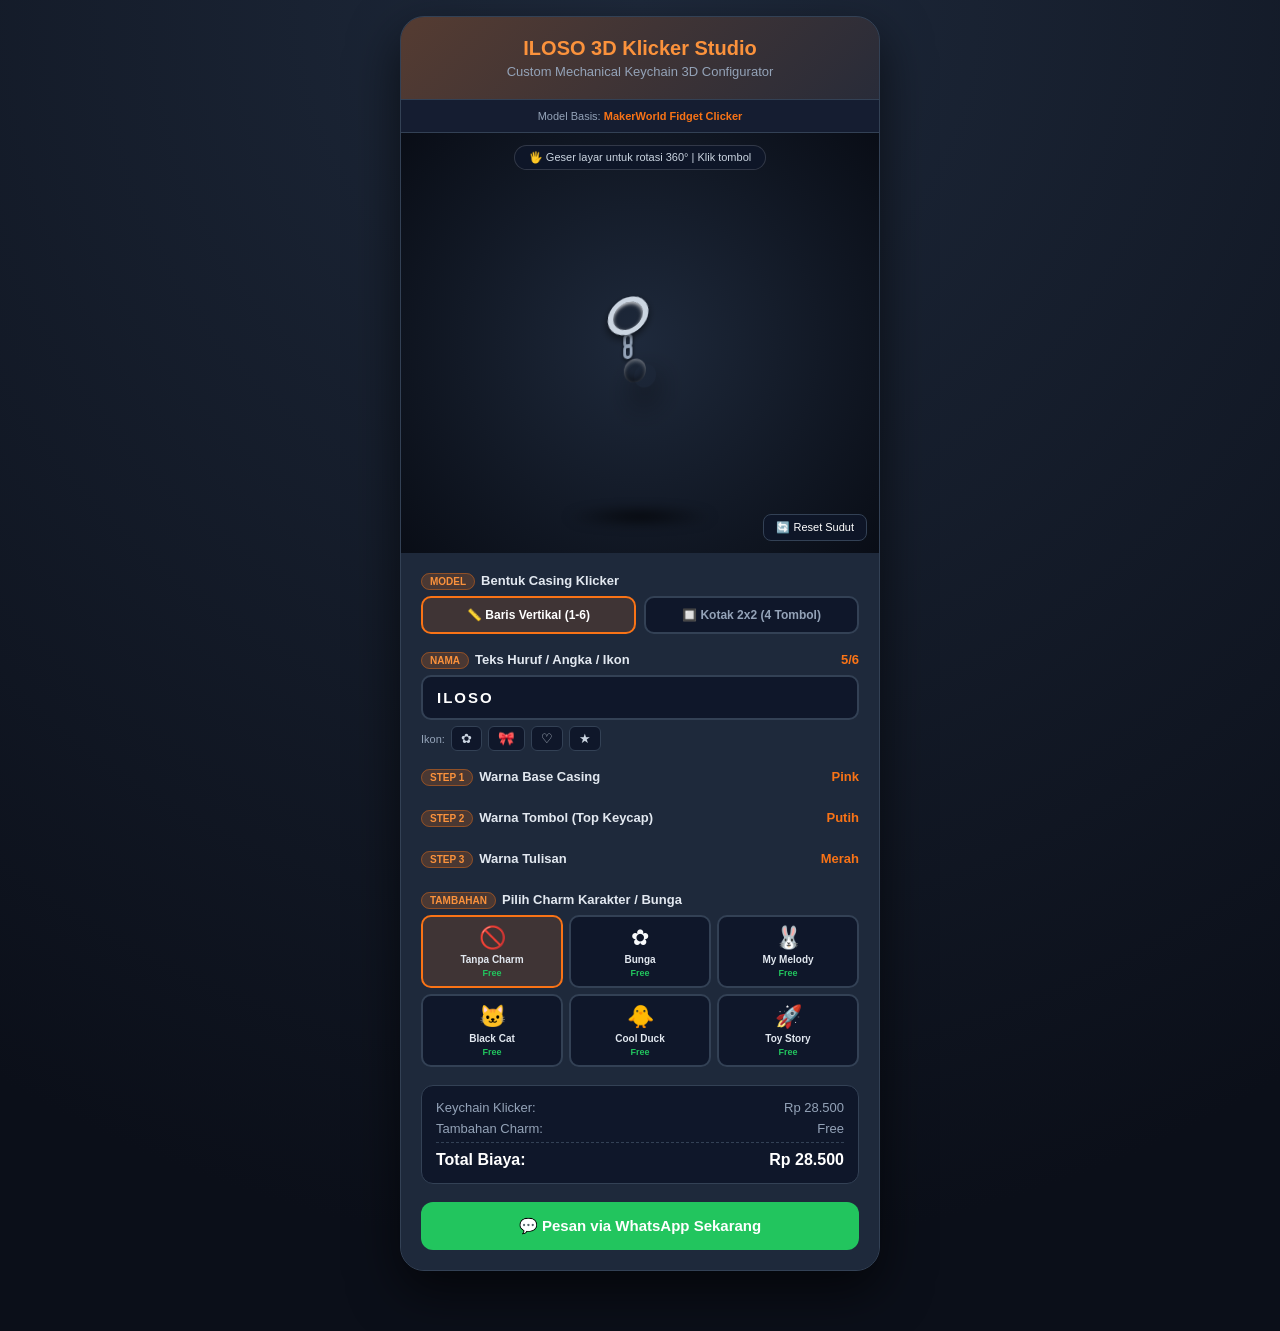
==== commit bd238b88: "Create index.html" ====
--- a/index.html
+++ b/index.html
@@ -73,7 +73,6 @@
       font-weight: 700;
     }
 
-    /* Viewport 3D Stage */
     .viewport-3d {
       position: relative;
       width: 100%;
@@ -124,10 +123,9 @@
       background: radial-gradient(ellipse, rgba(0, 0, 0, 0.85) 0%, transparent 70%);
       filter: blur(6px);
       pointer-events: none;
-      transform: translateZ(-60px);
-    }
-
-    /* Root 3D Keychain */
+      transform: translateZ(-80px);
+    }
+
     .keychain-root-3d {
       position: relative;
       transform-style: preserve-3d;
@@ -148,7 +146,7 @@
       align-items: center;
       margin-bottom: -4px;
       z-index: 10;
-      transform: translateZ(24px);
+      transform: translateZ(28px);
     }
 
     .metal-ring {
@@ -191,7 +189,6 @@
       100% { transform: translateZ(10px) rotate(25deg); }
     }
 
-    /* KUBUS 3D SOLID (6 SISI TERTUTUP SEMPURNA) */
     .casing-block {
       position: relative;
       transform-style: preserve-3d;
@@ -203,7 +200,6 @@
       pointer-events: none;
     }
 
-    /* Muka Depan (Dudukan Tombol) */
     .case-front {
       position: relative;
       border-radius: 14px;
@@ -212,7 +208,7 @@
       gap: 8px;
       align-items: center;
       justify-content: center;
-      transform: translateZ(14px);
+      transform: translateZ(12px);
       box-shadow: inset 0 2px 4px rgba(255, 255, 255, 0.4), inset 0 -4px 6px rgba(0, 0, 0, 0.4);
       z-index: 2;
     }
@@ -223,48 +219,44 @@
       grid-gap: 8px;
     }
 
-    /* Muka Belakang */
     .case-back {
       inset: 0;
       border-radius: 14px;
-      transform: translateZ(-14px) rotateY(180deg);
-      filter: brightness(0.4);
+      transform: translateZ(-12px) rotateY(180deg);
+      filter: brightness(0.35);
       box-shadow: 0 15px 35px rgba(0,0,0,0.8);
     }
 
-    /* Sisi Kiri & Kanan */
     .case-left {
       top: 0; bottom: 0; left: 0;
-      width: 28px;
+      width: 24px;
       transform-origin: left center;
       transform: rotateY(-90deg);
-      filter: brightness(0.65);
+      filter: brightness(0.6);
     }
     .case-right {
       top: 0; bottom: 0; right: 0;
-      width: 28px;
+      width: 24px;
       transform-origin: right center;
       transform: rotateY(90deg);
-      filter: brightness(0.85);
-    }
-
-    /* Sisi Atas & Bawah */
+      filter: brightness(0.8);
+    }
+
     .case-top {
       top: 0; left: 0; right: 0;
-      height: 28px;
+      height: 24px;
       transform-origin: top center;
       transform: rotateX(90deg);
-      filter: brightness(0.95);
+      filter: brightness(0.9);
     }
     .case-bottom {
       bottom: 0; left: 0; right: 0;
-      height: 28px;
+      height: 24px;
       transform-origin: bottom center;
       transform: rotateX(-90deg);
-      filter: brightness(0.5);
-    }
-
-    /* TOMBOL KEYCAP 3D TIMBUL */
+      filter: brightness(0.45);
+    }
+
     .keycap-assembly {
       width: 50px;
       height: 50px;
@@ -302,7 +294,6 @@
     .keycap-skirt-left { top: 0; bottom: 0; left: 0; width: 10px; transform-origin: left; transform: rotateY(20deg); filter: brightness(0.7); border-radius: 6px 0 0 6px; }
     .keycap-skirt-right { top: 0; bottom: 0; right: 0; width: 10px; transform-origin: right; transform: rotateY(-20deg); filter: brightness(0.9); border-radius: 0 6px 6px 0; }
 
-    /* Form Controls */
     .controls {
       padding: 20px;
       display: flex;
@@ -483,10 +474,9 @@
       Model Basis: <a href="https://makerworld.com/en/models/2513119-fidget-clicker-15-combos-satisfying-clicks#profileId-2764195" target="_blank">MakerWorld Fidget Clicker</a>
     </div>
 
-    <!-- Viewport 3D -->
     <div class="viewport-3d" id="viewportStage">
       <div class="view-hint">🖐 Geser layar untuk rotasi 360° | Klik tombol</div>
-      <button class="reset-cam-btn" onclick="reset3DView()">🔄 Reset Sudut</button>
+      <button class="reset-cam-btn" id="resetCamBtn">🔄 Reset Sudut</button>
       <div class="studio-shadow"></div>
 
       <div class="keychain-root-3d" id="keychainRoot">
@@ -497,7 +487,6 @@
           <div class="attached-charm" id="attachedCharm" style="display: none;">✿</div>
         </div>
 
-        <!-- Bodi Balok 3D Solid (6 Sisi Tertutup) -->
         <div class="casing-block" id="casingBlock">
           <div class="case-wall case-left" id="wallLeft"></div>
           <div class="case-wall case-right" id="wallRight"></div>
@@ -513,8 +502,8 @@
       <div>
         <div class="section-title"><span><span class="badge">Model</span>Bentuk Casing Klicker</span></div>
         <div class="layout-switcher">
-          <div class="layout-btn active" id="btnLinear" onclick="setLayout('linear')">📏 Baris Vertikal (1-6)</div>
-          <div class="layout-btn" id="btnGrid" onclick="setLayout('grid')">🔲 Kotak 2x2 (4 Tombol)</div>
+          <div class="layout-btn active" id="btnLinear">📏 Baris Vertikal (1-6)</div>
+          <div class="layout-btn" id="btnGrid">🔲 Kotak 2x2 (4 Tombol)</div>
         </div>
       </div>
 
@@ -526,10 +515,10 @@
         <input type="text" id="nameInput" class="text-input" value="ILOSO" maxlength="6" autocomplete="off">
         <div class="quick-glyphs">
           <span>Ikon:</span>
-          <button class="glyph-btn" onclick="addGlyph('✿')">✿</button>
-          <button class="glyph-btn" onclick="addGlyph('🎀')">🎀</button>
-          <button class="glyph-btn" onclick="addGlyph('♡')">♡</button>
-          <button class="glyph-btn" onclick="addGlyph('★')">★</button>
+          <button class="glyph-btn" data-glyph="✿">✿</button>
+          <button class="glyph-btn" data-glyph="🎀">🎀</button>
+          <button class="glyph-btn" data-glyph="♡">♡</button>
+          <button class="glyph-btn" data-glyph="★">★</button>
         </div>
       </div>
 
@@ -550,33 +539,33 @@
 
       <div>
         <div class="section-title"><span><span class="badge">Tambahan</span>Pilih Charm Karakter / Bunga</span></div>
-        <div class="charm-grid">
-          <div class="charm-card selected" onclick="selectCharm(null, 'Tanpa Charm', 0, this)">
+        <div class="charm-grid" id="charmGrid">
+          <div class="charm-card selected" data-icon="" data-name="Tanpa Charm" data-price="0">
             <span class="charm-icon">🚫</span>
             <span class="charm-name">Tanpa Charm</span>
             <span class="charm-price">Free</span>
           </div>
-          <div class="charm-card" onclick="selectCharm('✿', 'Bunga', 0, this)">
+          <div class="charm-card" data-icon="✿" data-name="Bunga" data-price="0">
             <span class="charm-icon">✿</span>
             <span class="charm-name">Bunga</span>
             <span class="charm-price">Free</span>
           </div>
-          <div class="charm-card" onclick="selectCharm('🐰', 'My Melody', 0, this)">
+          <div class="charm-card" data-icon="🐰" data-name="My Melody" data-price="0">
             <span class="charm-icon">🐰</span>
             <span class="charm-name">My Melody</span>
             <span class="charm-price">Free</span>
           </div>
-          <div class="charm-card" onclick="selectCharm('🐱', 'Black Cat', 0, this)">
+          <div class="charm-card" data-icon="🐱" data-name="Black Cat" data-price="0">
             <span class="charm-icon">🐱</span>
             <span class="charm-name">Black Cat</span>
             <span class="charm-price">Free</span>
           </div>
-          <div class="charm-card" onclick="selectCharm('🐥', 'Cool Duck', 0, this)">
+          <div class="charm-card" data-icon="🐥" data-name="Cool Duck" data-price="0">
             <span class="charm-icon">🐥</span>
             <span class="charm-name">Cool Duck</span>
             <span class="charm-price">Free</span>
           </div>
-          <div class="charm-card" onclick="selectCharm('🚀', 'Toy Story', 0, this)">
+          <div class="charm-card" data-icon="🚀" data-name="Toy Story" data-price="0">
             <span class="charm-icon">🚀</span>
             <span class="charm-name">Toy Story</span>
             <span class="charm-price">Free</span>
@@ -599,322 +588,13 @@
         </div>
       </div>
 
-      <button class="btn-wa" onclick="orderWA()">
+      <button class="btn-wa" id="orderWAFun">
         💬 Pesan via WhatsApp Sekarang
       </button>
     </div>
   </div>
 
-  <script>
-    const BASE_COLORS = [
-      { name: "Pink", hex: "#ec4899" },
-      { name: "Biru Tua", hex: "#1d4ed8" },
-      { name: "Biru Muda", hex: "#38bdf8" },
-      { name: "Abu", hex: "#94a3b8" },
-      { name: "Merah", hex: "#dc2626" },
-      { name: "Orange", hex: "#ea580c" },
-      { name: "Cream", hex: "#fef08a", border: true },
-      { name: "Coklat", hex: "#78350f" },
-      { name: "Kuning", hex: "#facc15" },
-      { name: "Ungu", hex: "#8b5cf6" },
-      { name: "Hitam", hex: "#1e293b" },
-      { name: "Putih", hex: "#f8fafc", border: true },
-      { name: "Hijau", hex: "#22c55e" }
-    ];
-
-    const TOP_COLORS = [
-      { name: "Merah", hex: "#dc2626" },
-      { name: "Kuning", hex: "#facc15" },
-      { name: "Biru Tua", hex: "#1d4ed8" },
-      { name: "Hitam", hex: "#1e293b" },
-      { name: "Ungu Muda", hex: "#c084fc" },
-      { name: "Ungu", hex: "#7c3aed" },
-      { name: "Abu", hex: "#94a3b8" },
-      { name: "Orange", hex: "#ea580c" },
-      { name: "Hijau", hex: "#22c55e" },
-      { name: "Pink", hex: "#ec4899" },
-      { name: "Putih", hex: "#ffffff", border: true },
-      { name: "Biru Muda", hex: "#38bdf8" }
-    ];
-
-    const FONT_COLORS = [
-      { name: "Merah", hex: "#dc2626" },
-      { name: "Kuning", hex: "#eab308" },
-      { name: "Hijau Muda", hex: "#4ade80" },
-      { name: "Biru", hex: "#2563eb" },
-      { name: "Orange", hex: "#ea580c" },
-      { name: "Pink", hex: "#ec4899" },
-      { name: "Putih", hex: "#ffffff", border: true },
-      { name: "Abu", hex: "#94a3b8" },
-      { name: "Hitam", hex: "#0f172a" },
-      { name: "Ungu", hex: "#8b5cf6" }
-    ];
-
-    const WHATSAPP_NUMBER = "6285748977307"; 
-    
-    const PRICE_PER_KEYS = { 1: 21500, 2: 24500, 3: 28500, 4: 32500, 5: 36500, 6: 40500 };
-    const PRICE_GRID_4 = 40000;
-
-    let currentLayout = "linear";
-    let curBase = BASE_COLORS[0];
-    let curTop = TOP_COLORS[10];
-    let curFont = FONT_COLORS[0];
-    let curCharm = { icon: null, name: "Tanpa Charm", price: 0 };
-
-    const keychainRoot = document.getElementById("keychainRoot");
-    const viewportStage = document.getElementById("viewportStage");
-
-    let rotX = 15, rotY = -25;
-    let isDragging = false, startX, startY;
-
-    function handleStart(e) {
-      isDragging = true;
-      const clientX = e.touches ? e.touches[0].clientX : e.clientX;
-      const clientY = e.touches ? e.touches[0].clientY : e.clientY;
-      startX = clientX; startY = clientY;
-    }
-
-    function handleMove(e) {
-      if (!isDragging) return;
-      const clientX = e.touches ? e.touches[0].clientX : e.clientX;
-      const clientY = e.touches ? e.touches[0].clientY : e.clientY;
-      const dx = clientX - startX; const dy = clientY - startY;
-      rotY += dx * 0.55; rotX -= dy * 0.45;
-      rotX = Math.max(-75, Math.min(75, rotX));
-      keychainRoot.style.transform = `rotateX(${rotX}deg) rotateY(${rotY}deg)`;
-      startX = clientX; startY = clientY;
-    }
-
-    function handleEnd() { isDragging = false; }
-    function reset3DView() {
-      rotX = 15; rotY = -25;
-      keychainRoot.style.transform = `rotateX(${rotX}deg) rotateY(${rotY}deg)`;
-    }
-
-    viewportStage.addEventListener("mousedown", handleStart);
-    window.addEventListener("mousemove", handleMove);
-    window.addEventListener("mouseup", handleEnd);
-    viewportStage.addEventListener("touchstart", handleStart, { passive: true });
-    viewportStage.addEventListener("touchmove", handleMove, { passive: true });
-    viewportStage.addEventListener("touchend", handleEnd);
-
-    // Suara Dog Clicker Nyaring & Renyah
-    function playClickSound() {
-      try {
-        const audioCtx = new (window.AudioContext || window.webkitAudioContext)();
-        
-        const osc = audioCtx.createOscillator();
-        const gain = audioCtx.createGain();
-        osc.type = 'square';
-        osc.frequency.setValueAtTime(2400, audioCtx.currentTime);
-        osc.frequency.exponentialRampToValueAtTime(300, audioCtx.currentTime + 0.025);
-        
-        gain.gain.setValueAtTime(0.3, audioCtx.currentTime);
-        gain.gain.exponentialRampToValueAtTime(0.001, audioCtx.currentTime + 0.025);
-        
-        osc.connect(gain);
-        gain.connect(audioCtx.destination);
-        osc.start();
-        osc.stop(audioCtx.currentTime + 0.025);
-
-        const osc2 = audioCtx.createOscillator();
-        const gain2 = audioCtx.createGain();
-        osc2.type = 'triangle';
-        osc2.frequency.setValueAtTime(1100, audioCtx.currentTime);
-        osc2.frequency.exponentialRampToValueAtTime(150, audioCtx.currentTime + 0.035);
-        
-        gain2.gain.setValueAtTime(0.25, audioCtx.currentTime);
-        gain2.gain.exponentialRampToValueAtTime(0.001, audioCtx.currentTime + 0.035);
-        
-        osc2.connect(gain2);
-        gain2.connect(audioCtx.destination);
-        osc2.start();
-        osc2.stop(audioCtx.currentTime + 0.035);
-      } catch (e) {}
-    }
-
-    function update3D() {
-      const nameInput = document.getElementById("nameInput");
-      let rawText = nameInput.value;
-      const maxL = currentLayout === "grid" ? 4 : 6;
-      if (!rawText || rawText.length === 0) {
-        rawText = currentLayout === "grid" ? "LOVE" : "ILOSO";
-      }
-
-      let chars = Array.from(rawText);
-      if (currentLayout === "grid") {
-        while (chars.length < 4) chars.push("★");
-      }
-
-      let caseW, caseH;
-      if (currentLayout === "grid") {
-        caseW = 130; caseH = 130;
-      } else {
-        const count = chars.length;
-        caseW = 72; caseH = (count * 60) + 20;
-      }
-
-      const casingBlock = document.getElementById("casingBlock");
-      casingBlock.style.width = caseW + "px";
-      casingBlock.style.height = caseH + "px";
-
-      const caseFront = document.getElementById("caseFront");
-      const caseBack = document.getElementById("caseBack");
-      const wallTop = document.getElementById("wallTop");
-      const wallBottom = document.getElementById("wallBottom");
-      const wallLeft = document.getElementById("wallLeft");
-      const wallRight = document.getElementById("wallRight");
-
-      [caseFront, caseBack, wallTop, wallBottom, wallLeft, wallRight].forEach(el => {
-        el.style.backgroundColor = curBase.hex;
-      });
-
-      caseFront.innerHTML = "";
-      caseFront.className = "case-front " + (currentLayout === "grid" ? "layout-grid" : "layout-linear");
-
-      chars.forEach((char) => {
-        const keycapWrapper = document.createElement("div");
-        keycapWrapper.className = "keycap-assembly";
-
-        const topFace = document.createElement("div");
-        topFace.className = "keycap-wall keycap-top";
-        topFace.style.backgroundColor = curTop.hex;
-        topFace.style.color = curFont.hex;
-        topFace.textContent = (char === " " ? " " : char.toUpperCase());
-
-        const skirtF = document.createElement("div"); skirtF.className = "keycap-wall keycap-skirt-front"; skirtF.style.backgroundColor = curTop.hex;
-        const skirtB = document.createElement("div"); skirtB.className = "keycap-wall keycap-skirt-back"; skirtB.style.backgroundColor = curTop.hex;
-        const skirtL = document.createElement("div"); skirtL.className = "keycap-wall keycap-skirt-left"; skirtL.style.backgroundColor = curTop.hex;
-        const skirtR = document.createElement("div"); skirtR.className = "keycap-wall keycap-skirt-right"; skirtR.style.backgroundColor = curTop.hex;
-
-        keycapWrapper.appendChild(skirtF);
-        keycapWrapper.appendChild(skirtB);
-        keycapWrapper.appendChild(skirtL);
-        keycapWrapper.appendChild(skirtR);
-        keycapWrapper.appendChild(topFace);
-
-        keycapWrapper.addEventListener("click", () => {
-          playClickSound();
-          topFace.style.transform = "translateZ(4px)";
-          setTimeout(() => { topFace.style.transform = "translateZ(10px)"; }, 90);
-        });
-
-        caseFront.appendChild(keycapWrapper);
-      });
-
-      updateLabelsAndPrice(chars.length);
-    }
-
-    function updateLabelsAndPrice(len) {
-      const nameInput = document.getElementById("nameInput");
-      const maxL = currentLayout === "grid" ? 4 : 6;
-
-      document.getElementById("labelBase").textContent = curBase.name;
-      document.getElementById("labelTop").textContent = curTop.name;
-      document.getElementById("labelFont").textContent = curFont.name;
-      document.getElementById("charCount").textContent = `${nameInput.value.length}/${maxL}`;
-
-      let basePrice = 0;
-      let desc = "";
-      if (currentLayout === "grid") {
-        basePrice = PRICE_GRID_4;
-        desc = "Keychain Klicker Kotak 2x2 (4 Tombol):";
-      } else {
-        const l = Math.min(Math.max(len, 1), 6);
-        basePrice = PRICE_PER_KEYS[l] || 28500;
-        desc = `Keychain Klicker Baris (${l} Huruf):`;
-      }
-
-      document.getElementById("priceDesc").textContent = desc;
-      document.getElementById("priceBaseVal").textContent = "Rp " + basePrice.toLocaleString("id-ID");
-      document.getElementById("priceCharmVal").textContent = "Free";
-      document.getElementById("priceTotalVal").textContent = "Rp " + basePrice.toLocaleString("id-ID");
-    }
-
-    function setLayout(mode) {
-      currentLayout = mode;
-      const nameInput = document.getElementById("nameInput");
-
-      if (mode === "grid") {
-        document.getElementById("btnGrid").classList.add("active");
-        document.getElementById("btnLinear").classList.remove("active");
-        nameInput.maxLength = 4;
-        if (nameInput.value.length > 4) nameInput.value = nameInput.value.slice(0, 4);
-      } else {
-        document.getElementById("btnLinear").classList.add("active");
-        document.getElementById("btnGrid").classList.remove("active");
-        nameInput.maxLength = 6;
-      }
-      update3D();
-    }
-
-    function addGlyph(g) {
-      const nameInput = document.getElementById("nameInput");
-      if (nameInput.value.length < nameInput.maxLength) {
-        nameInput.value += g;
-        update3D();
-      }
-    }
-
-    function selectCharm(icon, name, price, el) {
-      document.querySelectorAll(".charm-card").forEach(c => c.classList.remove("selected"));
-      el.classList.add("selected");
-      curCharm = { icon, name, price };
-      const charmEl = document.getElementById("attachedCharm");
-      if (icon) {
-        charmEl.textContent = icon;
-        charmEl.style.display = "block";
-      } else {
-        charmEl.style.display = "none";
-      }
-      updateLabelsAndPrice(document.getElementById("nameInput").value.length || 5);
-    }
-
-    function renderPalettes(containerId, list, activeItem, onSelect) {
-      const el = document.getElementById(containerId);
-      el.innerHTML = "";
-      list.forEach(item => {
-        const d = document.createElement("div");
-        d.className = "swatch-item" + (item.hex === activeItem.hex ? " selected" : "");
-        d.style.backgroundColor = item.hex;
-        d.title = item.name;
-        if (item.border) d.setAttribute("data-border", "true");
-
-        d.onclick = () => {
-          el.querySelectorAll(".swatch-item").forEach(s => s.classList.remove("selected"));
-          d.classList.add("selected");
-          onSelect(item);
-        };
-        el.appendChild(d);
-      });
-    }
-
-    renderPalettes("baseSwatches", BASE_COLORS, curBase, item => { curBase = item; update3D(); });
-    renderPalettes("topSwatches", TOP_COLORS, curTop, item => { curTop = item; update3D(); });
-    renderPalettes("fontSwatches", FONT_COLORS, curFont, item => { curFont = item; update3D(); });
-
-    document.getElementById("nameInput").addEventListener("input", update3D);
-
-    function orderWA() {
-      const text = document.getElementById("nameInput").value.trim() || "ILOSO";
-      const layoutStr = currentLayout === "grid" ? "Kotak 2x2 (Grid 4 Tombol)" : "Baris Vertikal";
-      const totalStr = document.getElementById("priceTotalVal").textContent;
-
-      const msg = 
-        `Halo kak, saya ingin pesan *Keychain Klicker 3D Custom*:%0A%0A` +
-        `📐 *Model Casing:* ${layoutStr}%0A` +
-        `📝 *Teks / Simbol:* *${text.toUpperCase()}*%0A` +
-        `🎨 *Warna Base:* ${curBase.name}%0A` +
-        `🔘 *Warna Tombol (Top):* ${curTop.name}%0A` +
-        `✍️ *Warna Tulisan:* ${curFont.name}%0A` +
-        `✨ *Charm / Bunga Tambahan:* ${curCharm.name} (Free)%0A%0A` +
-        `💰 *Total Biaya: ${totalStr}*%0A%0A` +
-        `Mohon konfirmasi ketersediaan stok & metode pembayaran ya kak. Terima kasih!`;
-
-      window.open(`https://wa.me/${WHATSAPP_NUMBER}?text=${msg}`, "_blank");
-    }
-
-    update3D();
-  </script>
+  <!-- Memanggil modul utama JavaScript -->
+  <script type="module" src="main.js"></script>
 </body>
 </html>
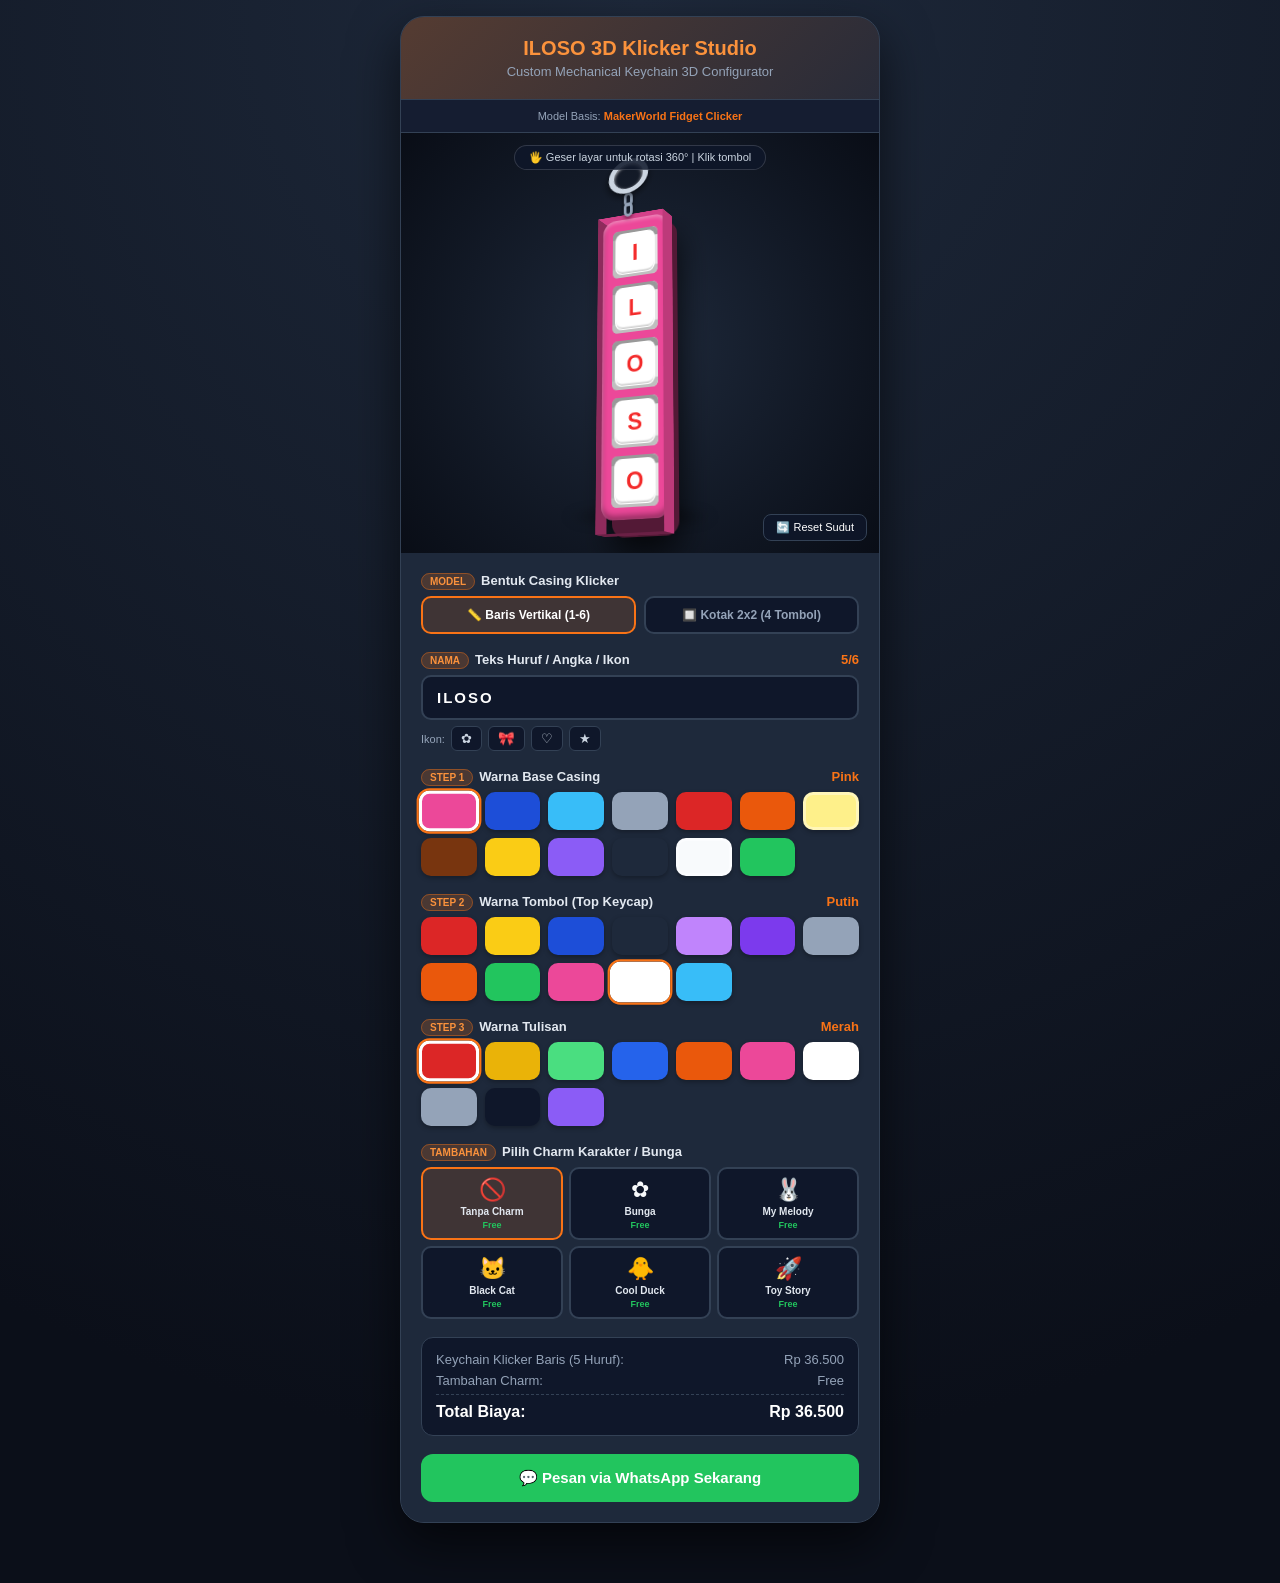
==== commit fb1289c5: "Update index.html" ====
--- a/index.html
+++ b/index.html
@@ -189,9 +189,11 @@
       100% { transform: translateZ(10px) rotate(25deg); }
     }
 
+    /* KUBUS 3D SOLID DENGAN KETEBALAN FISIK NYATA */
     .casing-block {
       position: relative;
       transform-style: preserve-3d;
+      transition: width 0.2s ease, height 0.2s ease;
     }
 
     .case-wall {
@@ -200,6 +202,7 @@
       pointer-events: none;
     }
 
+    /* Muka Depan (Tempat Kedudukan Tombol Keycap) */
     .case-front {
       position: relative;
       border-radius: 14px;
@@ -219,6 +222,7 @@
       grid-gap: 8px;
     }
 
+    /* Muka Belakang (Menutup Sisi Belakang Balok) */
     .case-back {
       inset: 0;
       border-radius: 14px;
@@ -227,6 +231,7 @@
       box-shadow: 0 15px 35px rgba(0,0,0,0.8);
     }
 
+    /* Dinding Samping Kiri & Kanan (Mengunci Volume Ketebalan 24px) */
     .case-left {
       top: 0; bottom: 0; left: 0;
       width: 24px;
@@ -242,6 +247,7 @@
       filter: brightness(0.8);
     }
 
+    /* Dinding Atas & Bawah (Menyatukan Sisi Atas dan Bawah Balok) */
     .case-top {
       top: 0; left: 0; right: 0;
       height: 24px;
@@ -257,6 +263,7 @@
       filter: brightness(0.45);
     }
 
+    /* TOMBOL KEYCAP 3D TIMBUL DENGAN ANIMASI KLIK */
     .keycap-assembly {
       width: 50px;
       height: 50px;
@@ -267,7 +274,9 @@
       transition: transform 0.08s ease;
       transform: translateZ(8px);
     }
-    .keycap-assembly:active { transform: translateZ(2px); }
+    .keycap-assembly:active { 
+      transform: translateZ(2px); 
+    }
 
     .keycap-wall {
       position: absolute;
@@ -287,6 +296,7 @@
       filter: brightness(1.1);
       border: 1px solid rgba(255,255,255,0.3);
       z-index: 2;
+      transition: transform 0.08s ease;
     }
 
     .keycap-skirt-front { bottom: 0; left: 0; right: 0; height: 10px; transform-origin: bottom; transform: rotateX(-20deg); filter: brightness(0.75); border-radius: 0 0 6px 6px; }
@@ -594,7 +604,6 @@
     </div>
   </div>
 
-  <!-- Memanggil modul utama JavaScript -->
   <script type="module" src="main.js"></script>
 </body>
 </html>
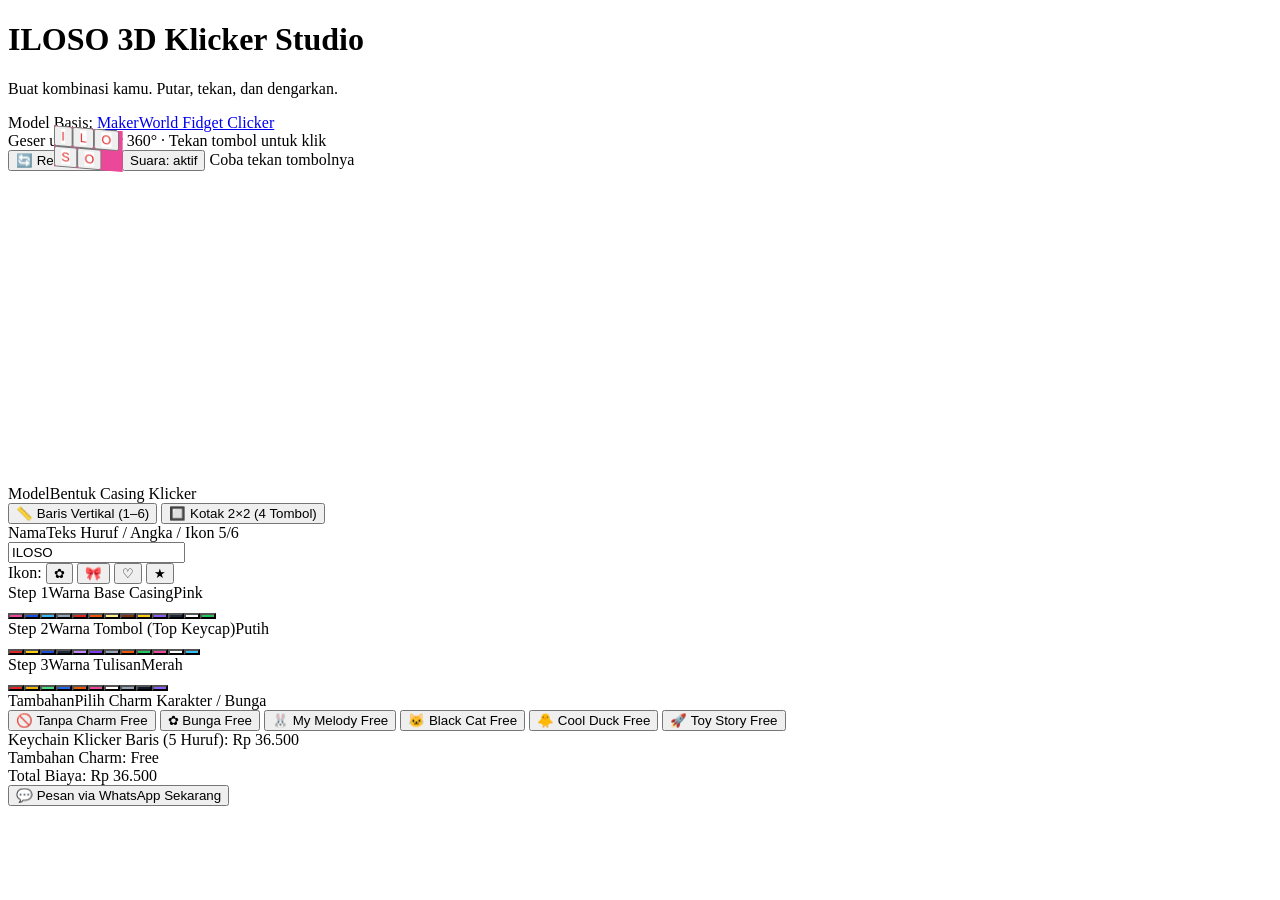
==== commit 22426a97: "Update index.html" ====
--- a/index.html
+++ b/index.html
@@ -4,490 +4,28 @@
   <meta charset="UTF-8">
   <meta name="viewport" content="width=device-width, initial-scale=1.0">
   <title>ILOSO 3D Klicker Studio</title>
-  <style>
-    :root {
-      --primary: #f97316;
-      --bg: #0b0f19;
-      --card: #1e293b;
-      --border: #334155;
-      --text: #f8fafc;
-      --text-muted: #94a3b8;
-    }
+  <link rel="stylesheet" href="./styles.css">
 
-    * {
-      box-sizing: border-box;
-      margin: 0;
-      padding: 0;
-      font-family: -apple-system, BlinkMacSystemFont, "Segoe UI", Roboto, sans-serif;
-    }
-
-    body {
-      background: radial-gradient(circle at top, #1e293b 0%, #0b0f19 85%);
-      color: var(--text);
-      min-height: 100vh;
-      padding: 16px 12px 60px;
-      display: flex;
-      justify-content: center;
-    }
-
-    .app-container {
-      width: 100%;
-      max-width: 480px;
-      background: var(--card);
-      border-radius: 24px;
-      box-shadow: 0 20px 50px rgba(0, 0, 0, 0.6);
-      border: 1px solid var(--border);
-      overflow: hidden;
-    }
-
-    .header {
-      padding: 20px;
-      text-align: center;
-      background: linear-gradient(135deg, rgba(249, 115, 22, 0.25), rgba(234, 88, 12, 0.05));
-      border-bottom: 1px solid var(--border);
-    }
-
-    .header h1 {
-      font-size: 20px;
-      font-weight: 800;
-      color: #fb923c;
-    }
-
-    .header p {
-      font-size: 13px;
-      color: var(--text-muted);
-      margin-top: 4px;
-    }
-
-    .makerworld-info {
-      padding: 10px 16px;
-      background: rgba(15, 23, 42, 0.6);
-      border-bottom: 1px solid var(--border);
-      font-size: 11px;
-      color: var(--text-muted);
-      text-align: center;
-    }
-    .makerworld-info a {
-      color: var(--primary);
-      text-decoration: none;
-      font-weight: 700;
-    }
-
-    .viewport-3d {
-      position: relative;
-      width: 100%;
-      height: 420px;
-      background: radial-gradient(circle at center, #1e293b 0%, #090d16 100%);
-      perspective: 1200px;
-      overflow: hidden;
-      display: flex;
-      align-items: center;
-      justify-content: center;
-      user-select: none;
-      touch-action: none;
-    }
-
-    .view-hint {
-      position: absolute;
-      top: 12px;
-      background: rgba(15, 23, 42, 0.85);
-      border: 1px solid rgba(255, 255, 255, 0.15);
-      border-radius: 20px;
-      padding: 5px 14px;
-      font-size: 11px;
-      color: #cbd5e1;
-      pointer-events: none;
-      z-index: 30;
-    }
-
-    .reset-cam-btn {
-      position: absolute;
-      bottom: 12px;
-      right: 12px;
-      background: rgba(15, 23, 42, 0.85);
-      border: 1px solid var(--border);
-      color: #fff;
-      padding: 6px 12px;
-      border-radius: 8px;
-      font-size: 11px;
-      cursor: pointer;
-      z-index: 30;
-    }
-
-    .studio-shadow {
-      position: absolute;
-      bottom: 15px;
-      width: 160px;
-      height: 20px;
-      border-radius: 50%;
-      background: radial-gradient(ellipse, rgba(0, 0, 0, 0.85) 0%, transparent 70%);
-      filter: blur(6px);
-      pointer-events: none;
-      transform: translateZ(-80px);
-    }
-
-    .keychain-root-3d {
-      position: relative;
-      transform-style: preserve-3d;
-      transform: rotateX(15deg) rotateY(-25deg);
-      transition: transform 0.05s ease-out;
-      cursor: grab;
-      display: flex;
-      flex-direction: column;
-      align-items: center;
-    }
-    .keychain-root-3d:active { cursor: grabbing; }
-
-    .hardware-assembly {
-      position: relative;
-      transform-style: preserve-3d;
-      display: flex;
-      flex-direction: column;
-      align-items: center;
-      margin-bottom: -4px;
-      z-index: 10;
-      transform: translateZ(28px);
-    }
-
-    .metal-ring {
-      width: 44px;
-      height: 44px;
-      border-radius: 50%;
-      border: 6px solid #cbd5e1;
-      background: radial-gradient(circle, transparent 35%, rgba(0,0,0,0.1) 100%);
-      box-shadow: 0 4px 10px rgba(0,0,0,0.6), inset 0 2px 4px rgba(255,255,255,0.8);
-      transform: rotateX(15deg);
-      position: relative;
-    }
-
-    .chain-link {
-      width: 10px;
-      height: 15px;
-      border: 3px solid #94a3b8;
-      border-radius: 5px;
-      background: transparent;
-      margin-top: -4px;
-      box-shadow: 0 2px 4px rgba(0,0,0,0.5);
-      position: relative;
-      z-index: 9;
-    }
-
-    .attached-charm {
-      position: absolute;
-      top: 8px;
-      right: -50px;
-      font-size: 42px;
-      line-height: 1;
-      transform: translateZ(10px) rotate(15deg);
-      filter: drop-shadow(0 8px 12px rgba(0,0,0,0.6));
-      animation: charmSwing 3s ease-in-out infinite alternate;
-      transform-origin: top left;
-      z-index: 15;
-    }
-    @keyframes charmSwing {
-      0% { transform: translateZ(10px) rotate(5deg); }
-      100% { transform: translateZ(10px) rotate(25deg); }
-    }
-
-    /* KUBUS 3D SOLID DENGAN KETEBALAN FISIK NYATA */
-    .casing-block {
-      position: relative;
-      transform-style: preserve-3d;
-      transition: width 0.2s ease, height 0.2s ease;
-    }
-
-    .case-wall {
-      position: absolute;
-      box-sizing: border-box;
-      pointer-events: none;
-    }
-
-    /* Muka Depan (Tempat Kedudukan Tombol Keycap) */
-    .case-front {
-      position: relative;
-      border-radius: 14px;
-      padding: 12px;
-      display: flex;
-      gap: 8px;
-      align-items: center;
-      justify-content: center;
-      transform: translateZ(12px);
-      box-shadow: inset 0 2px 4px rgba(255, 255, 255, 0.4), inset 0 -4px 6px rgba(0, 0, 0, 0.4);
-      z-index: 2;
-    }
-    .case-front.layout-linear { flex-direction: column; }
-    .case-front.layout-grid {
-      display: grid;
-      grid-template-columns: repeat(2, 1fr);
-      grid-gap: 8px;
-    }
-
-    /* Muka Belakang (Menutup Sisi Belakang Balok) */
-    .case-back {
-      inset: 0;
-      border-radius: 14px;
-      transform: translateZ(-12px) rotateY(180deg);
-      filter: brightness(0.35);
-      box-shadow: 0 15px 35px rgba(0,0,0,0.8);
-    }
-
-    /* Dinding Samping Kiri & Kanan (Mengunci Volume Ketebalan 24px) */
-    .case-left {
-      top: 0; bottom: 0; left: 0;
-      width: 24px;
-      transform-origin: left center;
-      transform: rotateY(-90deg);
-      filter: brightness(0.6);
-    }
-    .case-right {
-      top: 0; bottom: 0; right: 0;
-      width: 24px;
-      transform-origin: right center;
-      transform: rotateY(90deg);
-      filter: brightness(0.8);
-    }
-
-    /* Dinding Atas & Bawah (Menyatukan Sisi Atas dan Bawah Balok) */
-    .case-top {
-      top: 0; left: 0; right: 0;
-      height: 24px;
-      transform-origin: top center;
-      transform: rotateX(90deg);
-      filter: brightness(0.9);
-    }
-    .case-bottom {
-      bottom: 0; left: 0; right: 0;
-      height: 24px;
-      transform-origin: bottom center;
-      transform: rotateX(-90deg);
-      filter: brightness(0.45);
-    }
-
-    /* TOMBOL KEYCAP 3D TIMBUL DENGAN ANIMASI KLIK */
-    .keycap-assembly {
-      width: 50px;
-      height: 50px;
-      position: relative;
-      transform-style: preserve-3d;
-      cursor: pointer;
-      user-select: none;
-      transition: transform 0.08s ease;
-      transform: translateZ(8px);
-    }
-    .keycap-assembly:active { 
-      transform: translateZ(2px); 
-    }
-
-    .keycap-wall {
-      position: absolute;
-      pointer-events: none;
-    }
-
-    .keycap-top {
-      inset: 3px;
-      border-radius: 8px;
-      display: flex;
-      align-items: center;
-      justify-content: center;
-      font-size: 24px;
-      font-weight: 900;
-      transform: translateZ(10px);
-      box-shadow: inset 0 2px 3px rgba(255,255,255,0.6), inset 0 -2px 3px rgba(0,0,0,0.3);
-      filter: brightness(1.1);
-      border: 1px solid rgba(255,255,255,0.3);
-      z-index: 2;
-      transition: transform 0.08s ease;
-    }
-
-    .keycap-skirt-front { bottom: 0; left: 0; right: 0; height: 10px; transform-origin: bottom; transform: rotateX(-20deg); filter: brightness(0.75); border-radius: 0 0 6px 6px; }
-    .keycap-skirt-back { top: 0; left: 0; right: 0; height: 10px; transform-origin: top; transform: rotateX(20deg); filter: brightness(0.6); border-radius: 6px 6px 0 0; }
-    .keycap-skirt-left { top: 0; bottom: 0; left: 0; width: 10px; transform-origin: left; transform: rotateY(20deg); filter: brightness(0.7); border-radius: 6px 0 0 6px; }
-    .keycap-skirt-right { top: 0; bottom: 0; right: 0; width: 10px; transform-origin: right; transform: rotateY(-20deg); filter: brightness(0.9); border-radius: 0 6px 6px 0; }
-
-    .controls {
-      padding: 20px;
-      display: flex;
-      flex-direction: column;
-      gap: 18px;
-      background: #1e293b;
-    }
-
-    .section-title {
-      font-size: 13px;
-      font-weight: 700;
-      color: #e2e8f0;
-      display: flex;
-      justify-content: space-between;
-      margin-bottom: 8px;
-    }
-
-    .badge {
-      background: rgba(249, 115, 22, 0.2);
-      border: 1px solid rgba(249, 115, 22, 0.4);
-      color: #fb923c;
-      padding: 2px 8px;
-      border-radius: 12px;
-      font-size: 10px;
-      text-transform: uppercase;
-      margin-right: 6px;
-    }
-
-    .layout-switcher { display: flex; gap: 8px; }
-    .layout-btn {
-      flex: 1;
-      padding: 10px;
-      background: #0f172a;
-      border: 2px solid var(--border);
-      border-radius: 10px;
-      color: var(--text-muted);
-      font-size: 12px;
-      font-weight: 700;
-      cursor: pointer;
-      text-align: center;
-    }
-    .layout-btn.active {
-      border-color: var(--primary);
-      color: #fff;
-      background: rgba(249, 115, 22, 0.15);
-    }
-
-    .text-input {
-      width: 100%;
-      padding: 12px 14px;
-      background: #0f172a;
-      border: 2px solid var(--border);
-      border-radius: 10px;
-      color: #fff;
-      font-size: 15px;
-      font-weight: 700;
-      letter-spacing: 2px;
-      text-transform: uppercase;
-      outline: none;
-    }
-    .text-input:focus { border-color: var(--primary); }
-
-    .quick-glyphs {
-      display: flex;
-      gap: 6px;
-      margin-top: 6px;
-      align-items: center;
-    }
-    .quick-glyphs span { font-size: 11px; color: var(--text-muted); }
-    .glyph-btn {
-      background: #0f172a;
-      border: 1px solid var(--border);
-      color: #cbd5e1;
-      padding: 4px 9px;
-      border-radius: 6px;
-      cursor: pointer;
-    }
-
-    .swatches-grid {
-      display: grid;
-      grid-template-columns: repeat(7, 1fr);
-      gap: 8px;
-      width: 100%;
-    }
-
-    .swatch-item {
-      width: 100%;
-      height: 38px;
-      min-height: 38px;
-      border-radius: 10px;
-      border: 3px solid transparent;
-      outline: 2px solid transparent;
-      cursor: pointer;
-      box-shadow: 0 2px 5px rgba(0,0,0,0.3);
-      transition: transform 0.15s ease;
-    }
-    .swatch-item.selected {
-      border-color: #fff;
-      outline-color: var(--primary);
-      transform: scale(1.08);
-    }
-    .swatch-item[data-border="true"] { border-color: rgba(255,255,255,0.4); }
-
-    .charm-grid {
-      display: grid;
-      grid-template-columns: repeat(3, 1fr);
-      gap: 6px;
-    }
-
-    .charm-card {
-      background: #0f172a;
-      border: 2px solid var(--border);
-      border-radius: 10px;
-      padding: 8px 4px;
-      display: flex;
-      flex-direction: column;
-      align-items: center;
-      gap: 3px;
-      cursor: pointer;
-      text-align: center;
-    }
-    .charm-card.selected {
-      border-color: var(--primary);
-      background: rgba(249, 115, 22, 0.15);
-    }
-    .charm-icon { font-size: 22px; }
-    .charm-name { font-size: 10px; font-weight: 700; color: #e2e8f0; }
-    .charm-price { font-size: 9px; color: #22c55e; font-weight: 700; }
-
-    .price-card {
-      background: #0f172a;
-      border: 1px solid var(--border);
-      border-radius: 12px;
-      padding: 14px;
-    }
-    .price-row {
-      display: flex;
-      justify-content: space-between;
-      font-size: 13px;
-      color: var(--text-muted);
-      margin-bottom: 6px;
-    }
-    .price-total {
-      display: flex;
-      justify-content: space-between;
-      font-size: 16px;
-      font-weight: 800;
-      color: #fff;
-      border-top: 1px dashed var(--border);
-      padding-top: 8px;
-      margin-top: 6px;
-    }
-
-    .btn-wa {
-      background: #22c55e;
-      color: white;
-      border: none;
-      border-radius: 12px;
-      padding: 15px;
-      font-size: 15px;
-      font-weight: 800;
-      cursor: pointer;
-      display: flex;
-      align-items: center;
-      justify-content: center;
-      gap: 8px;
-    }
-  </style>
 </head>
 <body>
 
   <div class="app-container">
     <div class="header">
       <h1>ILOSO 3D Klicker Studio</h1>
-      <p>Custom Mechanical Keychain 3D Configurator</p>
+      <p>Buat kombinasi kamu. Putar, tekan, dan dengarkan.</p>
     </div>
     <div class="makerworld-info">
-      Model Basis: <a href="https://makerworld.com/en/models/2513119-fidget-clicker-15-combos-satisfying-clicks#profileId-2764195" target="_blank">MakerWorld Fidget Clicker</a>
+      Model Basis: <a href="https://makerworld.com/en/models/2513119-fidget-clicker-15-combos-satisfying-clicks#profileId-2764195" target="_blank" rel="noopener noreferrer">MakerWorld Fidget Clicker</a>
     </div>
 
+    <main class="studio-layout">
     <div class="viewport-3d" id="viewportStage">
-      <div class="view-hint">🖐 Geser layar untuk rotasi 360° | Klik tombol</div>
+      <div class="view-hint">Geser untuk putar 360° · Tekan tombol untuk klik</div>
       <button class="reset-cam-btn" id="resetCamBtn">🔄 Reset Sudut</button>
+      <button class="sound-btn" id="soundToggle" type="button" aria-pressed="true">Suara: aktif</button>
+      <span class="click-status" id="clickStatus" role="status">Coba tekan tombolnya</span>
       <div class="studio-shadow"></div>
+      <div class="model-fit" id="modelFit">
 
       <div class="keychain-root-3d" id="keychainRoot">
         <div class="hardware-assembly">
@@ -508,12 +46,13 @@
       </div>
     </div>
 
+      </div>
     <div class="controls">
       <div>
         <div class="section-title"><span><span class="badge">Model</span>Bentuk Casing Klicker</span></div>
         <div class="layout-switcher">
-          <div class="layout-btn active" id="btnLinear">📏 Baris Vertikal (1-6)</div>
-          <div class="layout-btn" id="btnGrid">🔲 Kotak 2x2 (4 Tombol)</div>
+          <button type="button" class="layout-btn active" id="btnLinear" aria-pressed="true">📏 Baris Vertikal (1–6)</button>
+          <button type="button" class="layout-btn" id="btnGrid" aria-pressed="false">🔲 Kotak 2×2 (4 Tombol)</button>
         </div>
       </div>
 
@@ -522,7 +61,7 @@
           <span><span class="badge">Nama</span>Teks Huruf / Angka / Ikon</span>
           <span id="charCount" style="color: var(--primary);">5/6</span>
         </div>
-        <input type="text" id="nameInput" class="text-input" value="ILOSO" maxlength="6" autocomplete="off">
+        <input type="text" id="nameInput" class="text-input" value="ILOSO" aria-label="Teks pada tombol, maksimal enam karakter" autocomplete="off">
         <div class="quick-glyphs">
           <span>Ikon:</span>
           <button class="glyph-btn" data-glyph="✿">✿</button>
@@ -550,36 +89,36 @@
       <div>
         <div class="section-title"><span><span class="badge">Tambahan</span>Pilih Charm Karakter / Bunga</span></div>
         <div class="charm-grid" id="charmGrid">
-          <div class="charm-card selected" data-icon="" data-name="Tanpa Charm" data-price="0">
+          <button type="button" class="charm-card selected" data-icon="" data-name="Tanpa Charm" data-price="0">
             <span class="charm-icon">🚫</span>
             <span class="charm-name">Tanpa Charm</span>
             <span class="charm-price">Free</span>
-          </div>
-          <div class="charm-card" data-icon="✿" data-name="Bunga" data-price="0">
+          </button>
+          <button type="button" class="charm-card" data-icon="✿" data-name="Bunga" data-price="0">
             <span class="charm-icon">✿</span>
             <span class="charm-name">Bunga</span>
             <span class="charm-price">Free</span>
-          </div>
-          <div class="charm-card" data-icon="🐰" data-name="My Melody" data-price="0">
+          </button>
+          <button type="button" class="charm-card" data-icon="🐰" data-name="My Melody" data-price="0">
             <span class="charm-icon">🐰</span>
             <span class="charm-name">My Melody</span>
             <span class="charm-price">Free</span>
-          </div>
-          <div class="charm-card" data-icon="🐱" data-name="Black Cat" data-price="0">
+          </button>
+          <button type="button" class="charm-card" data-icon="🐱" data-name="Black Cat" data-price="0">
             <span class="charm-icon">🐱</span>
             <span class="charm-name">Black Cat</span>
             <span class="charm-price">Free</span>
-          </div>
-          <div class="charm-card" data-icon="🐥" data-name="Cool Duck" data-price="0">
+          </button>
+          <button type="button" class="charm-card" data-icon="🐥" data-name="Cool Duck" data-price="0">
             <span class="charm-icon">🐥</span>
             <span class="charm-name">Cool Duck</span>
             <span class="charm-price">Free</span>
-          </div>
-          <div class="charm-card" data-icon="🚀" data-name="Toy Story" data-price="0">
+          </button>
+          <button type="button" class="charm-card" data-icon="🚀" data-name="Toy Story" data-price="0">
             <span class="charm-icon">🚀</span>
             <span class="charm-name">Toy Story</span>
             <span class="charm-price">Free</span>
-          </div>
+          </button>
         </div>
       </div>
 
@@ -602,8 +141,11 @@
         💬 Pesan via WhatsApp Sekarang
       </button>
     </div>
+    </main>
   </div>
+  <noscript>Aktifkan JavaScript untuk menggunakan studio ini.</noscript>
 
+  <!-- Memanggil modul utama JavaScript -->
   <script type="module" src="main.js"></script>
 </body>
 </html>
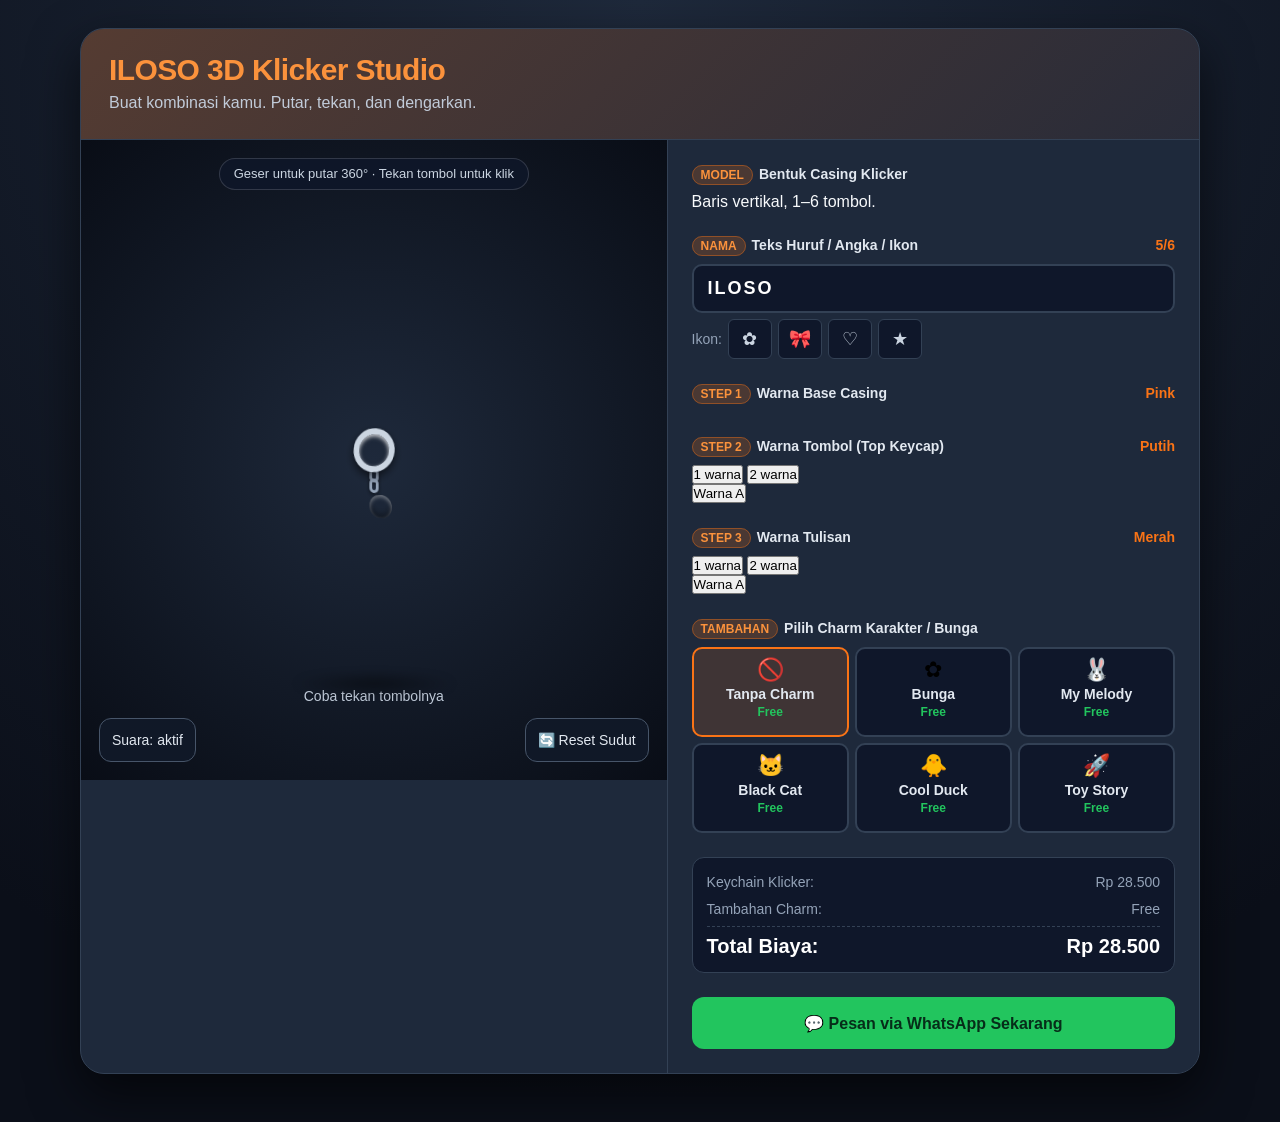
==== commit 8f082871: "Update index.html" ====
--- a/index.html
+++ b/index.html
@@ -14,11 +14,7 @@
       <h1>ILOSO 3D Klicker Studio</h1>
       <p>Buat kombinasi kamu. Putar, tekan, dan dengarkan.</p>
     </div>
-    <div class="makerworld-info">
-      Model Basis: <a href="https://makerworld.com/en/models/2513119-fidget-clicker-15-combos-satisfying-clicks#profileId-2764195" target="_blank" rel="noopener noreferrer">MakerWorld Fidget Clicker</a>
-    </div>
-
-    <main class="studio-layout">
+<main class="studio-layout">
     <div class="viewport-3d" id="viewportStage">
       <div class="view-hint">Geser untuk putar 360° · Tekan tombol untuk klik</div>
       <button class="reset-cam-btn" id="resetCamBtn">🔄 Reset Sudut</button>
@@ -50,10 +46,8 @@
     <div class="controls">
       <div>
         <div class="section-title"><span><span class="badge">Model</span>Bentuk Casing Klicker</span></div>
-        <div class="layout-switcher">
-          <button type="button" class="layout-btn active" id="btnLinear" aria-pressed="true">📏 Baris Vertikal (1–6)</button>
-          <button type="button" class="layout-btn" id="btnGrid" aria-pressed="false">🔲 Kotak 2×2 (4 Tombol)</button>
-        </div>
+        <div class="layout-switcher" id="layoutSwitcher" aria-label="Pilih bentuk casing"></div>
+        <p class="editor-help" id="layoutInfo">Baris vertikal, 1–6 tombol.</p>
       </div>
 
       <div>
@@ -78,12 +72,38 @@
 
       <div>
         <div class="section-title"><span><span class="badge">Step 2</span>Warna Tombol (Top Keycap)</span><span id="labelTop" style="color: var(--primary);">Putih</span></div>
+        <div class="color-mode" role="group" aria-label="Jumlah warna tombol">
+          <button type="button" id="topSingle" aria-pressed="true">1 warna</button>
+          <button type="button" id="topDual" aria-pressed="false">2 warna</button>
+        </div>
+        <div class="color-slots">
+          <button type="button" id="topSlotA" aria-pressed="true">Warna A</button>
+          <button type="button" id="topSlotB" aria-pressed="false" hidden>Warna B</button>
+        </div>
         <div class="swatches-grid" id="topSwatches"></div>
+        <div id="topAssignment" class="assignment-editor" hidden>
+          <p class="editor-help">Klik nomor kotak untuk mengganti warna A ↔ B. Urutan dari kiri ke kanan, lalu baris berikutnya.</p>
+          <div class="number-map" id="topMap" aria-label="Pembagian warna per nomor kotak"></div>
+          <p class="color-summary" id="topSummary" aria-live="polite"></p>
+        </div>
       </div>
 
       <div>
         <div class="section-title"><span><span class="badge">Step 3</span>Warna Tulisan</span><span id="labelFont" style="color: var(--primary);">Merah</span></div>
+        <div class="color-mode" role="group" aria-label="Jumlah warna tulisan">
+          <button type="button" id="fontSingle" aria-pressed="true">1 warna</button>
+          <button type="button" id="fontDual" aria-pressed="false">2 warna</button>
+        </div>
+        <div class="color-slots">
+          <button type="button" id="fontSlotA" aria-pressed="true">Warna A</button>
+          <button type="button" id="fontSlotB" aria-pressed="false" hidden>Warna B</button>
+        </div>
         <div class="swatches-grid" id="fontSwatches"></div>
+        <div id="fontAssignment" class="assignment-editor" hidden>
+          <p class="editor-help">Klik nomor kotak untuk mengganti warna A ↔ B. Urutan dari kiri ke kanan, lalu baris berikutnya.</p>
+          <div class="number-map" id="fontMap" aria-label="Pembagian warna per nomor kotak"></div>
+          <p class="color-summary" id="fontSummary" aria-live="polite"></p>
+        </div>
       </div>
 
       <div>
--- a/styles.css
+++ b/styles.css
@@ -0,0 +1,530 @@
+
+    :root {
+      --primary: #f97316;
+      --bg: #0b0f19;
+      --card: #1e293b;
+      --border: #334155;
+      --text: #f8fafc;
+      --text-muted: #94a3b8;
+    }
+
+    * {
+      box-sizing: border-box;
+      margin: 0;
+      padding: 0;
+      font-family: -apple-system, BlinkMacSystemFont, "Segoe UI", Roboto, sans-serif;
+    }
+
+    body {
+      background: radial-gradient(circle at top, #1e293b 0%, #0b0f19 85%);
+      color: var(--text);
+      min-height: 100vh;
+      padding: 16px 12px 60px;
+      display: flex;
+      justify-content: center;
+    }
+
+    .app-container {
+      width: 100%;
+      max-width: 480px;
+      background: var(--card);
+      border-radius: 24px;
+      box-shadow: 0 20px 50px rgba(0, 0, 0, 0.6);
+      border: 1px solid var(--border);
+      overflow: hidden;
+    }
+
+    .header {
+      padding: 20px;
+      text-align: center;
+      background: linear-gradient(135deg, rgba(249, 115, 22, 0.25), rgba(234, 88, 12, 0.05));
+      border-bottom: 1px solid var(--border);
+    }
+
+    .header h1 {
+      font-size: 20px;
+      font-weight: 800;
+      color: #fb923c;
+    }
+
+    .header p {
+      font-size: 13px;
+      color: var(--text-muted);
+      margin-top: 4px;
+    }
+
+    .makerworld-info {
+      padding: 10px 16px;
+      background: rgba(15, 23, 42, 0.6);
+      border-bottom: 1px solid var(--border);
+      font-size: 11px;
+      color: var(--text-muted);
+      text-align: center;
+    }
+    .makerworld-info a {
+      color: var(--primary);
+      text-decoration: none;
+      font-weight: 700;
+    }
+
+    .viewport-3d {
+      position: relative;
+      width: 100%;
+      height: 420px;
+      background: radial-gradient(circle at center, #1e293b 0%, #090d16 100%);
+      perspective: 1200px;
+      overflow: hidden;
+      display: flex;
+      align-items: center;
+      justify-content: center;
+      user-select: none;
+      touch-action: none;
+    }
+
+    .view-hint {
+      position: absolute;
+      top: 12px;
+      background: rgba(15, 23, 42, 0.85);
+      border: 1px solid rgba(255, 255, 255, 0.15);
+      border-radius: 20px;
+      padding: 5px 14px;
+      font-size: 11px;
+      color: #cbd5e1;
+      pointer-events: none;
+      z-index: 30;
+    }
+
+    .reset-cam-btn {
+      position: absolute;
+      bottom: 12px;
+      right: 12px;
+      background: rgba(15, 23, 42, 0.85);
+      border: 1px solid var(--border);
+      color: #fff;
+      padding: 6px 12px;
+      border-radius: 8px;
+      font-size: 11px;
+      cursor: pointer;
+      z-index: 30;
+    }
+
+    .studio-shadow {
+      position: absolute;
+      bottom: 15px;
+      width: 160px;
+      height: 20px;
+      border-radius: 50%;
+      background: radial-gradient(ellipse, rgba(0, 0, 0, 0.85) 0%, transparent 70%);
+      filter: blur(6px);
+      pointer-events: none;
+      transform: translateZ(-80px);
+    }
+
+    .keychain-root-3d {
+      position: relative;
+      transform-style: preserve-3d;
+      transform: rotateX(15deg) rotateY(-25deg);
+      transition: transform 0.05s ease-out;
+      cursor: grab;
+      display: flex;
+      flex-direction: column;
+      align-items: center;
+    }
+    .keychain-root-3d:active { cursor: grabbing; }
+
+    .hardware-assembly {
+      position: relative;
+      transform-style: preserve-3d;
+      display: flex;
+      flex-direction: column;
+      align-items: center;
+      margin-bottom: -4px;
+      z-index: 10;
+      transform: translateZ(28px);
+    }
+
+    .metal-ring {
+      width: 44px;
+      height: 44px;
+      border-radius: 50%;
+      border: 6px solid #cbd5e1;
+      background: radial-gradient(circle, transparent 35%, rgba(0,0,0,0.1) 100%);
+      box-shadow: 0 4px 10px rgba(0,0,0,0.6), inset 0 2px 4px rgba(255,255,255,0.8);
+      transform: rotateX(15deg);
+      position: relative;
+    }
+
+    .chain-link {
+      width: 10px;
+      height: 15px;
+      border: 3px solid #94a3b8;
+      border-radius: 5px;
+      background: transparent;
+      margin-top: -4px;
+      box-shadow: 0 2px 4px rgba(0,0,0,0.5);
+      position: relative;
+      z-index: 9;
+    }
+
+    .attached-charm {
+      position: absolute;
+      top: 8px;
+      right: -50px;
+      font-size: 42px;
+      line-height: 1;
+      transform: translateZ(10px) rotate(15deg);
+      filter: drop-shadow(0 8px 12px rgba(0,0,0,0.6));
+      animation: charmSwing 3s ease-in-out infinite alternate;
+      transform-origin: top left;
+      z-index: 15;
+    }
+    @keyframes charmSwing {
+      0% { transform: translateZ(10px) rotate(5deg); }
+      100% { transform: translateZ(10px) rotate(25deg); }
+    }
+
+    .casing-block {
+      position: relative;
+      transform-style: preserve-3d;
+    }
+
+    .case-wall {
+      position: absolute;
+      box-sizing: border-box;
+      pointer-events: none;
+    }
+
+    .case-front {
+      position: relative;
+      border-radius: 14px;
+      padding: 12px;
+      display: flex;
+      gap: 8px;
+      align-items: center;
+      justify-content: center;
+      transform: translateZ(12px);
+      box-shadow: inset 0 2px 4px rgba(255, 255, 255, 0.4), inset 0 -4px 6px rgba(0, 0, 0, 0.4);
+      z-index: 2;
+    }
+    .case-front.layout-linear { flex-direction: column; }
+    .case-front.layout-grid {
+      display: grid;
+      grid-template-columns: repeat(2, 1fr);
+      grid-gap: 8px;
+    }
+
+    .case-back {
+      inset: 0;
+      border-radius: 14px;
+      transform: translateZ(-12px) rotateY(180deg);
+      filter: brightness(0.35);
+      box-shadow: 0 15px 35px rgba(0,0,0,0.8);
+    }
+
+    .case-left {
+      top: 0; bottom: 0; left: 0;
+      width: 24px;
+      transform-origin: left center;
+      transform: rotateY(-90deg);
+      filter: brightness(0.6);
+    }
+    .case-right {
+      top: 0; bottom: 0; right: 0;
+      width: 24px;
+      transform-origin: right center;
+      transform: rotateY(90deg);
+      filter: brightness(0.8);
+    }
+
+    .case-top {
+      top: 0; left: 0; right: 0;
+      height: 24px;
+      transform-origin: top center;
+      transform: rotateX(90deg);
+      filter: brightness(0.9);
+    }
+    .case-bottom {
+      bottom: 0; left: 0; right: 0;
+      height: 24px;
+      transform-origin: bottom center;
+      transform: rotateX(-90deg);
+      filter: brightness(0.45);
+    }
+
+    .keycap-assembly {
+      width: 50px;
+      height: 50px;
+      position: relative;
+      transform-style: preserve-3d;
+      cursor: pointer;
+      user-select: none;
+      transition: transform 0.08s ease;
+      transform: translateZ(8px);
+    }
+    .keycap-assembly:active { transform: translateZ(2px); }
+
+    .keycap-wall {
+      position: absolute;
+      pointer-events: none;
+    }
+
+    .keycap-top {
+      inset: 3px;
+      border-radius: 8px;
+      display: flex;
+      align-items: center;
+      justify-content: center;
+      font-size: 24px;
+      font-weight: 900;
+      transform: translateZ(10px);
+      box-shadow: inset 0 2px 3px rgba(255,255,255,0.6), inset 0 -2px 3px rgba(0,0,0,0.3);
+      filter: brightness(1.1);
+      border: 1px solid rgba(255,255,255,0.3);
+      z-index: 2;
+    }
+
+    .keycap-skirt-front { bottom: 0; left: 0; right: 0; height: 10px; transform-origin: bottom; transform: rotateX(-20deg); filter: brightness(0.75); border-radius: 0 0 6px 6px; }
+    .keycap-skirt-back { top: 0; left: 0; right: 0; height: 10px; transform-origin: top; transform: rotateX(20deg); filter: brightness(0.6); border-radius: 6px 6px 0 0; }
+    .keycap-skirt-left { top: 0; bottom: 0; left: 0; width: 10px; transform-origin: left; transform: rotateY(20deg); filter: brightness(0.7); border-radius: 6px 0 0 6px; }
+    .keycap-skirt-right { top: 0; bottom: 0; right: 0; width: 10px; transform-origin: right; transform: rotateY(-20deg); filter: brightness(0.9); border-radius: 0 6px 6px 0; }
+
+    .controls {
+      padding: 20px;
+      display: flex;
+      flex-direction: column;
+      gap: 18px;
+      background: #1e293b;
+    }
+
+    .section-title {
+      font-size: 13px;
+      font-weight: 700;
+      color: #e2e8f0;
+      display: flex;
+      justify-content: space-between;
+      margin-bottom: 8px;
+    }
+
+    .badge {
+      background: rgba(249, 115, 22, 0.2);
+      border: 1px solid rgba(249, 115, 22, 0.4);
+      color: #fb923c;
+      padding: 2px 8px;
+      border-radius: 12px;
+      font-size: 10px;
+      text-transform: uppercase;
+      margin-right: 6px;
+    }
+
+    .layout-switcher { display: flex; gap: 8px; }
+    .layout-btn {
+      flex: 1;
+      padding: 10px;
+      background: #0f172a;
+      border: 2px solid var(--border);
+      border-radius: 10px;
+      color: var(--text-muted);
+      font-size: 12px;
+      font-weight: 700;
+      cursor: pointer;
+      text-align: center;
+    }
+    .layout-btn.active {
+      border-color: var(--primary);
+      color: #fff;
+      background: rgba(249, 115, 22, 0.15);
+    }
+
+    .text-input {
+      width: 100%;
+      padding: 12px 14px;
+      background: #0f172a;
+      border: 2px solid var(--border);
+      border-radius: 10px;
+      color: #fff;
+      font-size: 15px;
+      font-weight: 700;
+      letter-spacing: 2px;
+      text-transform: uppercase;
+      outline: none;
+    }
+    .text-input:focus { border-color: var(--primary); }
+
+    .quick-glyphs {
+      display: flex;
+      gap: 6px;
+      margin-top: 6px;
+      align-items: center;
+    }
+    .quick-glyphs span { font-size: 11px; color: var(--text-muted); }
+    .glyph-btn {
+      background: #0f172a;
+      border: 1px solid var(--border);
+      color: #cbd5e1;
+      padding: 4px 9px;
+      border-radius: 6px;
+      cursor: pointer;
+    }
+
+    .swatches-grid {
+      display: grid;
+      grid-template-columns: repeat(7, 1fr);
+      gap: 8px;
+      width: 100%;
+    }
+
+    .swatch-item {
+      width: 100%;
+      height: 38px;
+      min-height: 38px;
+      border-radius: 10px;
+      border: 3px solid transparent;
+      outline: 2px solid transparent;
+      cursor: pointer;
+      box-shadow: 0 2px 5px rgba(0,0,0,0.3);
+      transition: transform 0.15s ease;
+    }
+    .swatch-item.selected {
+      border-color: #fff;
+      outline-color: var(--primary);
+      transform: scale(1.08);
+    }
+    .swatch-item[data-border="true"] { border-color: rgba(255,255,255,0.4); }
+
+    .charm-grid {
+      display: grid;
+      grid-template-columns: repeat(3, 1fr);
+      gap: 6px;
+    }
+
+    .charm-card {
+      background: #0f172a;
+      border: 2px solid var(--border);
+      border-radius: 10px;
+      padding: 8px 4px;
+      display: flex;
+      flex-direction: column;
+      align-items: center;
+      gap: 3px;
+      cursor: pointer;
+      text-align: center;
+    }
+    .charm-card.selected {
+      border-color: var(--primary);
+      background: rgba(249, 115, 22, 0.15);
+    }
+    .charm-icon { font-size: 22px; }
+    .charm-name { font-size: 10px; font-weight: 700; color: #e2e8f0; }
+    .charm-price { font-size: 9px; color: #22c55e; font-weight: 700; }
+
+    .price-card {
+      background: #0f172a;
+      border: 1px solid var(--border);
+      border-radius: 12px;
+      padding: 14px;
+    }
+    .price-row {
+      display: flex;
+      justify-content: space-between;
+      font-size: 13px;
+      color: var(--text-muted);
+      margin-bottom: 6px;
+    }
+    .price-total {
+      display: flex;
+      justify-content: space-between;
+      font-size: 16px;
+      font-weight: 800;
+      color: #fff;
+      border-top: 1px dashed var(--border);
+      padding-top: 8px;
+      margin-top: 6px;
+    }
+
+    .btn-wa {
+      background: #22c55e;
+      color: white;
+      border: none;
+      border-radius: 12px;
+      padding: 15px;
+      font-size: 15px;
+      font-weight: 800;
+      cursor: pointer;
+      display: flex;
+      align-items: center;
+      justify-content: center;
+      gap: 8px;
+    }
+  
+/* V2: scoped corrections to the original CSS object and responsive studio. */
+body { padding: 28px 20px 48px; }
+.app-container { max-width: 1120px; align-self: flex-start; }
+.header { text-align: left; padding: 24px 28px; }
+.header h1 { font-size: clamp(22px, 3vw, 30px); letter-spacing: -.6px; }
+.header p { font-size: 16px; line-height: 1.5; color: #c1cbd9; }
+.makerworld-info { font-size: 12px; line-height: 1.5; }
+.studio-layout { display: grid; grid-template-columns: minmax(0, 1.1fr) minmax(0, 1fr); align-items: start; }
+.viewport-3d { height: 640px; position: sticky; top: 16px; perspective: 1100px; isolation: isolate; }
+.controls { border-left: 1px solid var(--border); padding: 24px; gap: 24px; min-width: 0; }
+.view-hint { font-size: 13px; max-width: calc(100% - 24px); text-align: center; line-height: 1.5; top: 18px; }
+.model-fit { display: flex; justify-content: center; align-items: center; transform: scale(var(--model-scale, 1)); transform-style: preserve-3d; pointer-events: none; }
+.keychain-root-3d { transform: rotateX(-12deg) rotateY(-22deg); transition: none; pointer-events: auto; }
+.hardware-assembly { transform: translateZ(0); z-index: auto; margin-bottom: -2px; }
+.attached-charm { filter: none; text-shadow: 0 3px 2px #0005; z-index: auto; right: -43px; font-size: 38px; animation: none; transform: translateZ(5px) rotate(10deg); }
+.casing-block, .case-front { transform-style: preserve-3d; }
+.case-front { position: absolute; inset: 0; width: 100%; height: 100%; padding: 12px; gap: 10px; border-radius: 16px; transform: translateZ(12px); backface-visibility: hidden; z-index: auto; }
+.case-front.layout-grid { grid-template-columns: repeat(2, 50px); grid-template-rows: repeat(2, 50px); gap: 10px; }
+.case-wall { backface-visibility: hidden; filter: none; }
+.case-back { filter: none; box-shadow: inset 0 0 0 1px #ffffff20; border-radius: 16px; }
+.case-left, .case-right, .case-top, .case-bottom { display: none; }
+.case-depth { position: absolute; inset: 0; border-radius: 16px; pointer-events: none; }
+.keycap-assembly { border: 0; padding: 0; background: transparent; flex: 0 0 50px; appearance: none; transform: translateZ(3px); transition: transform 85ms cubic-bezier(.2,.8,.3,1); outline-offset: 4px; }
+.keycap-assembly:active { transform: translateZ(3px); }
+.keycap-assembly.is-pressed { transform: translateZ(-4px); }
+.keycap-wall { filter: none; backface-visibility: hidden; }
+.keycap-top { inset: 0; font-size: 25px; border-radius: 10px; transform: translateZ(10px); z-index: auto; filter: none; box-shadow: inset 0 2px 3px #ffffffb0, inset 0 -3px 4px #0003; }
+.keycap-layer { position: absolute; inset: 0; border-radius: 10px; pointer-events: none; }
+.keycap-skirt-front, .keycap-skirt-back, .keycap-skirt-left, .keycap-skirt-right { display: none; }
+.keycap-assembly.is-pressed .keycap-top { box-shadow: inset 0 2px 5px #0005, 0 0 0 2px #ffffff70; }
+.studio-shadow { bottom: 70px; width: 180px; opacity: .7; }
+.reset-cam-btn, .sound-btn { min-height: 44px; border: 1px solid #475569; border-radius: 12px; background: #101827; color: #e2e8f0; padding: 10px 12px; font-size: 14px; cursor: pointer; z-index: 30; }
+.reset-cam-btn { bottom: 18px; right: 18px; }
+.sound-btn { position: absolute; bottom: 18px; left: 18px; }
+.click-status { position: absolute; bottom: 76px; left: 12px; right: 12px; text-align: center; font-size: 14px; color: #c1cbd9; pointer-events: none; }
+.section-title { font-size: 14px; gap: 8px; line-height: 1.5; flex-wrap: wrap; }
+.badge { font-size: 12px; }
+.layout-btn, .charm-name, .price-row { font-size: 14px; }
+.layout-btn { line-height: 1.5; }
+.charm-card { min-height: 90px; }
+.charm-price { font-size: 12px; }
+.swatch-item { min-height: 40px; }
+.text-input { font-size: 18px; }
+.quick-glyphs { flex-wrap: wrap; }
+.quick-glyphs span { font-size: 14px; }
+.glyph-btn { min-width: 44px; min-height: 40px; font-size: 18px; }
+.price-row { gap: 16px; line-height: 1.5; }
+.price-row span:last-child { white-space: nowrap; }
+.price-total { font-size: 20px; }
+.btn-wa { color: #062d19; min-height: 52px; font-size: 16px; }
+button:focus-visible, input:focus-visible { outline: 3px solid #fbbf24; outline-offset: 4px; }
+button { -webkit-tap-highlight-color: transparent; }
+@media (max-width: 760px) {
+  body { padding: 12px 10px 32px; }
+  .app-container { max-width: 520px; border-radius: 20px; }
+  .header { padding: 20px; }
+  .studio-layout { grid-template-columns: 1fr; }
+  .viewport-3d { position: relative; top: 0; height: 480px; }
+  .controls { border-left: 0; border-top: 1px solid var(--border); padding: 20px; }
+}
+@media (max-width: 380px) {
+  .view-hint { font-size: 12px; }
+  .viewport-3d { height: 440px; }
+  .controls { padding: 16px; }
+  .swatches-grid { grid-template-columns: repeat(6, 1fr); }
+  .badge { display: none; }
+}
+@media (prefers-reduced-motion: reduce) {
+  *, *::before, *::after { animation: none !important; transition: none !important; }
+}
+
+.extrusion-wall { position: absolute; display: block; transform-origin: center; backface-visibility: hidden; pointer-events: none; }
